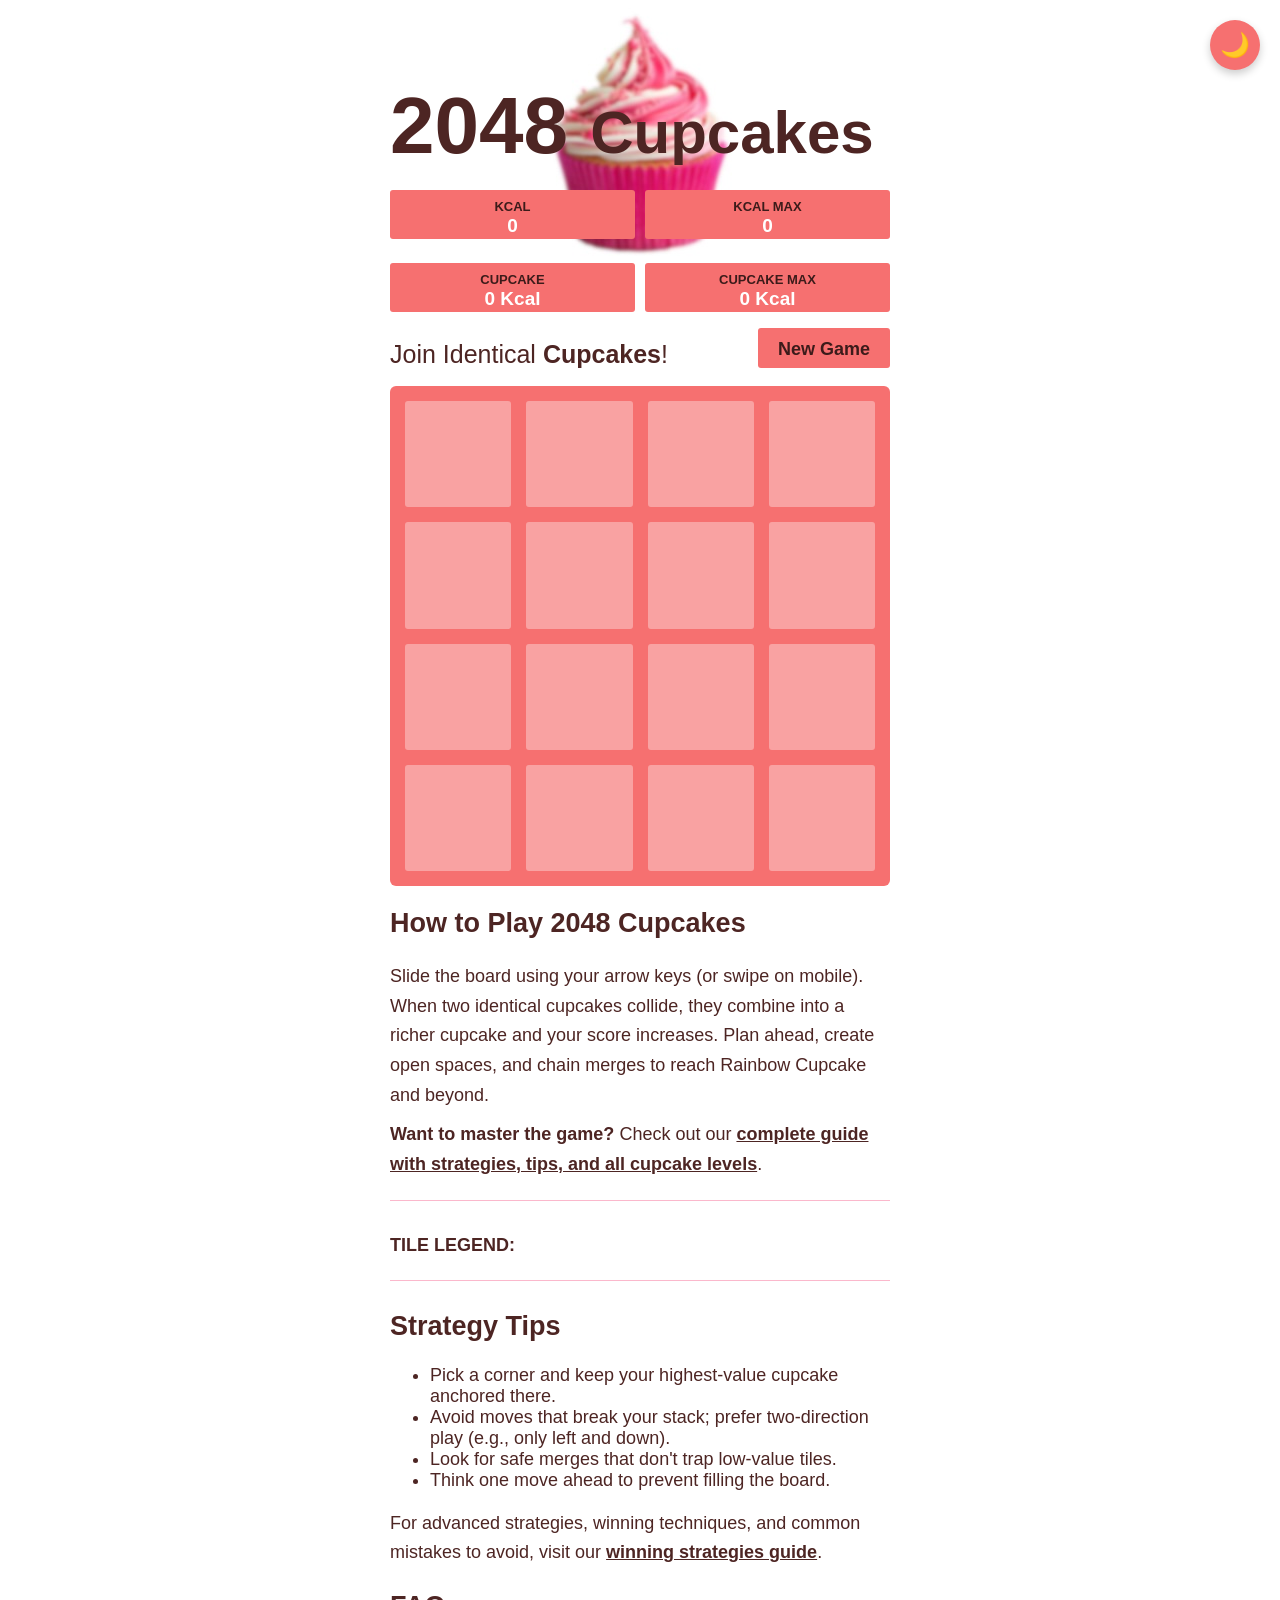
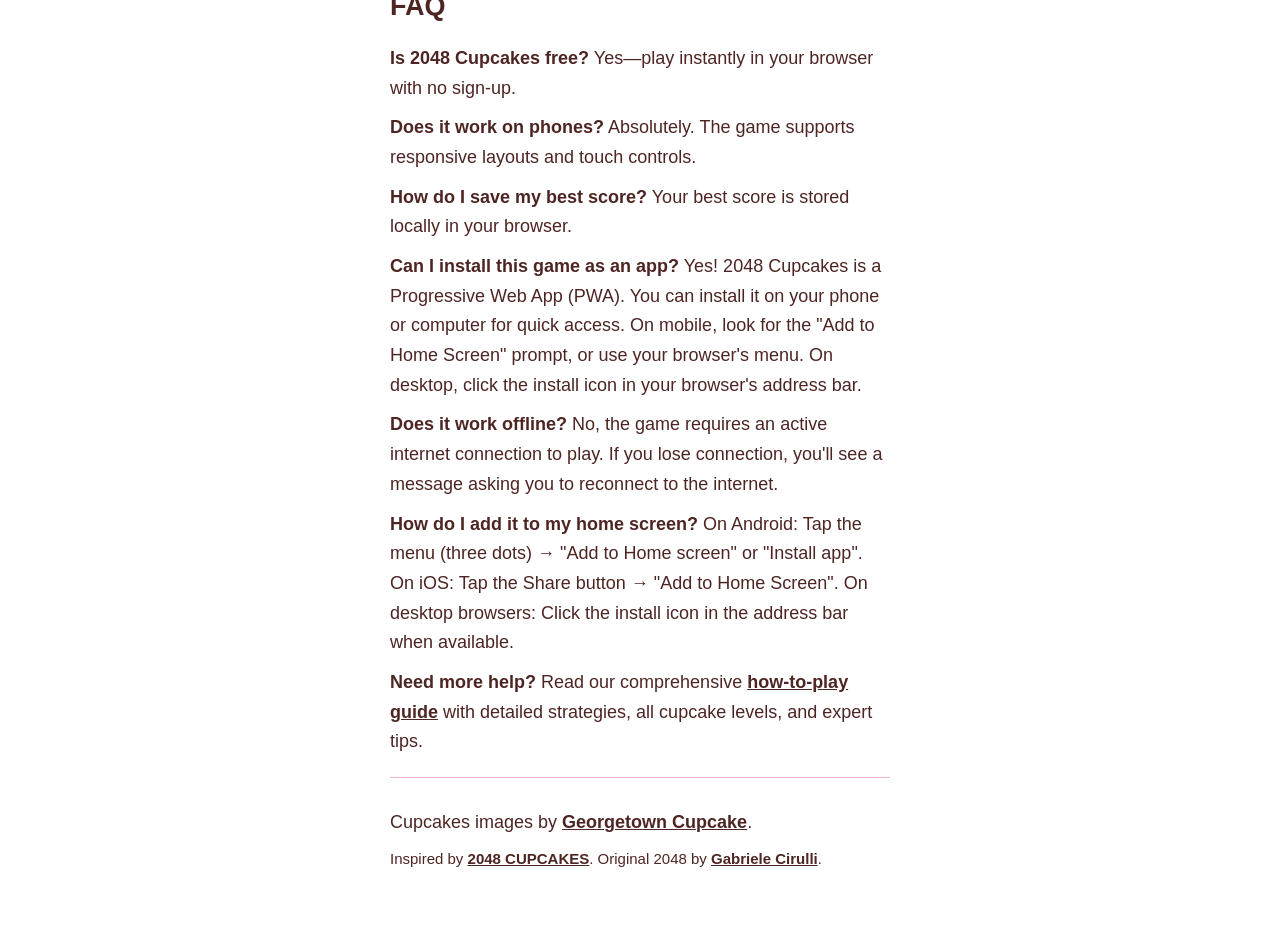
==== index.html @ 9a8884b3 "enable dark mode" ====
<!DOCTYPE html>
<html lang="en">
<head>
  <meta charset="utf-8">
  <title>Play 2048 Cupcakes — Merge Cupcake Tiles | Free Online Game</title>
  <meta name="description" content="Play 2048 Cupcakes online. Merge delicious cupcake tiles to reach 2048 and beyond. Smooth gameplay, keyboard and swipe controls, strategy tips, and no sign-up.">
  <meta name="referrer" content="strict-origin-when-cross-origin">
  <meta name="robots" content="index, follow">
  <meta name="theme-color" content="#f67070">
  
  <link rel="manifest" href="/manifest.json">

  <link href="style/main.css" rel="stylesheet" type="text/css">
  
  <!-- Favicons for Google Search Results and browsers -->
  <link rel="icon" type="image/x-icon" href="/favicon.ico">
  <link rel="icon" type="image/png" sizes="16x16" href="/favicon.ico">
  <link rel="icon" type="image/png" sizes="32x32" href="/favicon.ico">
  <link rel="icon" type="image/png" sizes="48x48" href="/favicon.ico">
  <link rel="icon" type="image/png" sizes="96x96" href="/favicon.ico">
  <link rel="icon" type="image/png" sizes="192x192" href="/meta/apple-touch-icon.png">
  <link rel="apple-touch-icon" sizes="180x180" href="/meta/apple-touch-icon.png">
  <meta name="mobile-web-app-capable" content="yes">
  <meta name="apple-mobile-web-app-status-bar-style" content="black">

  <meta name="HandheldFriendly" content="True">
  <meta name="MobileOptimized" content="320">
  <meta name="viewport" content="width=device-width, initial-scale=1, maximum-scale=1, user-scalable=no">
  <meta name="format-detection" content="telephone=no" />

  <meta property="og:type" content="website">
  <meta property="og:title" content="Play 2048 Cupcakes — Merge Cupcake Tiles | Free Online Game">
  <meta property="og:description" content="Merge cupcake tiles to reach 2048. Fast, responsive, and fun puzzle you can play in your browser.">
  <meta property="og:image" content="style/img/1024.jpg">
  <meta property="og:image:alt" content="2048 Cupcakes gameplay board">

  <meta name="twitter:card" content="summary_large_image">
  <meta name="twitter:title" content="Play 2048 Cupcakes — Free Online Puzzle">
  <meta name="twitter:description" content="Swipe or use arrow keys to combine cupcakes and score big.">
  <meta name="twitter:image" content="style/img/1024.jpg">

  <link rel="preload" href="style/fonts/ClearSans-Regular-webfont.woff" as="font" type="font/woff" crossorigin>
  <link rel="preload" href="style/fonts/ClearSans-Bold-webfont.woff" as="font" type="font/woff" crossorigin>

  <!-- Google Analytics 4 -->
  <!-- Replace G-XXXXXXXXXX with your actual Google Analytics Measurement ID -->
  <script async src="https://www.googletagmanager.com/gtag/js?id=G-WNR2M1MHVH"></script>
  <script>
    window.dataLayer = window.dataLayer || [];
    function gtag(){dataLayer.push(arguments);}
    gtag('js', new Date());
    gtag('config', 'G-WNR2M1MHVH', {
      send_page_view: true,
      anonymize_ip: true,
      cookie_flags: 'SameSite=None;Secure'
    });
  </script>
</head>
<body>
  <div class="container">
    <button id="dark-mode-toggle" class="dark-mode-toggle" aria-label="Toggle dark mode" title="Toggle dark mode">
      <span class="toggle-icon">🌙</span>
    </button>
    <div class="heading">
      <div class="title-container">
        <h1 class="title">2048 <small>Cupcakes</small></h1>
      </div>
			<div class="scores-container">
				<div class="score-points">0</div>
				<div class="best-points">0</div>
			</div>
      <div class="scores-container">
        <div class="score-container">0 Kcal</div>
        <div class="best-container">0 Kcal</div>
      </div>
    </div>

    <div class="above-game">
      <p class="game-intro">Join Identical <strong>Cupcakes</strong>!</p>
      <!-- <div style="display: flex; gap: 10px; align-items: center; flex-wrap: wrap;"> -->
        <a class="restart-button">New Game</a>
        <!-- <a href="/how-to-play-2048-cupcakes.html" style="font-size: 14px; color: #4d2523; text-decoration: underline; padding: 5px 10px; white-space: nowrap;" title="Learn how to play 2048 Cupcakes">How to Play</a> -->
      <!-- </div> -->
    </div>

    <div class="game-container">
      <div class="game-message">
        <p></p>
        <div class="lower">
	        <a class="keep-playing-button">Keep going</a>
          <a class="retry-button">Retry</a>
          <div class="score-sharing"></div>
        </div>
      </div>

      <div class="grid-container">
        <div class="grid-row">
          <div class="grid-cell"></div>
          <div class="grid-cell"></div>
          <div class="grid-cell"></div>
          <div class="grid-cell"></div>
        </div>
        <div class="grid-row">
          <div class="grid-cell"></div>
          <div class="grid-cell"></div>
          <div class="grid-cell"></div>
          <div class="grid-cell"></div>
        </div>
        <div class="grid-row">
          <div class="grid-cell"></div>
          <div class="grid-cell"></div>
          <div class="grid-cell"></div>
          <div class="grid-cell"></div>
        </div>
        <div class="grid-row">
          <div class="grid-cell"></div>
          <div class="grid-cell"></div>
          <div class="grid-cell"></div>
          <div class="grid-cell"></div>
        </div>
      </div>

      <div class="tile-container">

      </div>
    </div>
    
    <!-- Offline message overlay -->
    <div id="offline-message" class="offline-overlay" style="display: none;">
      <div class="offline-content">
        <h2>No Internet Connection</h2>
        <p>Please connect to the internet to play 2048 Cupcakes.</p>
        <p class="offline-subtitle">The game requires an active internet connection to function.</p>
      </div>
    </div>
    <section aria-labelledby="how-to-play">
      <h2 id="how-to-play">How to Play 2048 Cupcakes</h2>
      <p>Slide the board using your arrow keys (or swipe on mobile). When two identical cupcakes collide, they combine into a richer cupcake and your score increases. Plan ahead, create open spaces, and chain merges to reach Rainbow Cupcake and beyond.</p>
      <!-- <ul>
        <li><strong>Keyboard:</strong> Use ↑ ↓ ← → to move.</li>
        <li><strong>Mobile:</strong> Swipe in any direction.</li>
        <li><strong>Goal:</strong> Merge cupcakes to reach the 2048 tile, then push your high score higher.</li>
      </ul> -->
      <p><strong>Want to master the game?</strong> Check out our <a href="/how-to-play-2048-cupcakes.html" title="Complete guide to playing 2048 Cupcakes">complete guide with strategies, tips, and all cupcake levels</a>.</p>
    </section>
    <hr>
    <p class="tile-legend"><strong class="important">Tile Legend:</strong></p>
    <hr>
    <section aria-labelledby="strategy-tips">
      <h2 id="strategy-tips">Strategy Tips</h2>
      <ul>
        <li>Pick a corner and keep your highest-value cupcake anchored there.</li>
        <li>Avoid moves that break your stack; prefer two-direction play (e.g., only left and down).</li>
        <li>Look for safe merges that don't trap low-value tiles.</li>
        <li>Think one move ahead to prevent filling the board.</li>
      </ul>
      <p>For advanced strategies, winning techniques, and common mistakes to avoid, visit our <a href="/how-to-win-2048-cupcakes.html" title="How to win 2048 Cupcakes strategies">winning strategies guide</a>.</p>
    </section>
    <section aria-labelledby="faq">
      <h2 id="faq">FAQ</h2>
      <p><strong>Is 2048 Cupcakes free?</strong> Yes—play instantly in your browser with no sign-up.</p>
      <p><strong>Does it work on phones?</strong> Absolutely. The game supports responsive layouts and touch controls.</p>
      <p><strong>How do I save my best score?</strong> Your best score is stored locally in your browser.</p>
      <p><strong>Can I install this game as an app?</strong> Yes! 2048 Cupcakes is a Progressive Web App (PWA). You can install it on your phone or computer for quick access. On mobile, look for the "Add to Home Screen" prompt, or use your browser's menu. On desktop, click the install icon in your browser's address bar.</p>
      <p><strong>Does it work offline?</strong> No, the game requires an active internet connection to play. If you lose connection, you'll see a message asking you to reconnect to the internet.</p>
      <p><strong>How do I add it to my home screen?</strong> On Android: Tap the menu (three dots) → "Add to Home screen" or "Install app". On iOS: Tap the Share button → "Add to Home Screen". On desktop browsers: Click the install icon in the address bar when available.</p>
      <p><strong>Need more help?</strong> Read our comprehensive <a href="/how-to-play-2048-cupcakes.html" title="How to play 2048 Cupcakes guide">how-to-play guide</a> with detailed strategies, all cupcake levels, and expert tips.</p>
    </section>
    <hr>
    <p class="credits">
      Cupcakes images by <a href="http://www.georgetowncupcake.com/" title="Georgetown Cupcake | DC Cupcakes | About">Georgetown Cupcake</a>.
    </p>
    <footer class="site-footer"><small>Inspired by <a href="https://github.com/0x0800/2048-CUPCAKES" rel="noopener">2048 CUPCAKES</a>. Original 2048 by <a href="http://gabrielecirulli.com" target="_blank" rel="noopener">Gabriele Cirulli</a>.</small></footer>
  </div>

  <script type="application/ld+json">
  {
    "@context": "https://schema.org",
    "@type": "Game",
    "name": "2048 Cupcakes",
    "description": "Merge cupcake tiles to reach 2048 in this free, browser-based puzzle game with keyboard and touch controls.",
    "genre": "Puzzle",
    "applicationCategory": "Game",
    "operatingSystem": "Browser",
    "image": "style/img/1024.jpg"
  }
  </script>

  <script src="js/dark_mode.js"></script>
  <script src="js/bind_polyfill.js" defer></script>
  <script src="js/classlist_polyfill.js" defer></script>
  <script src="js/animframe_polyfill.js" defer></script>
  <script src="js/l10n.js" defer></script>
  <script src="js/localization.js" defer></script>
  <script src="js/keyboard_input_manager.js" defer></script>
  <script src="js/html_actuator.js" defer></script>
  <script src="js/grid.js" defer></script>
  <script src="js/tile.js" defer></script>
  <script src="js/local_storage_manager.js" defer></script>
  <script src="js/game_manager.js" defer></script>
  <script src="js/application.js" defer></script>
  <script>
    window.twttr = (function (d,s,id) {
      var t, js, fjs = d.getElementsByTagName(s)[0];
      if (d.getElementById(id)) return; js=d.createElement(s); js.id=id;
      js.src="https://platform.twitter.com/widgets.js"; fjs.parentNode.insertBefore(js, fjs);
      return window.twttr || (t = { _e: [], ready: function(f){ t._e.push(f) } });
    }(document, "script", "twitter-wjs"));
  </script>
  
  <!-- Service Worker Registration for PWA -->
  <script>
    if ('serviceWorker' in navigator) {
      window.addEventListener('load', function() {
        navigator.serviceWorker.register('/sw.js')
          .then(function(registration) {
            console.log('ServiceWorker registration successful with scope: ', registration.scope);
          })
          .catch(function(error) {
            console.log('ServiceWorker registration failed: ', error);
          });
      });
    }
  </script>
  
  <!-- Offline Detection -->
  <script>
    (function() {
      var offlineMessage = document.getElementById('offline-message');
      var gameContainer = document.querySelector('.game-container');
      
      function updateOfflineStatus() {
        if (!navigator.onLine) {
          offlineMessage.style.display = 'flex';
          if (gameContainer) {
            gameContainer.style.pointerEvents = 'none';
            gameContainer.style.opacity = '0.5';
          }
        } else {
          offlineMessage.style.display = 'none';
          if (gameContainer) {
            gameContainer.style.pointerEvents = 'auto';
            gameContainer.style.opacity = '1';
          }
        }
      }
      
      // Check on load
      updateOfflineStatus();
      
      // Listen for online/offline events
      window.addEventListener('online', updateOfflineStatus);
      window.addEventListener('offline', updateOfflineStatus);
      
      // Also check periodically in case events don't fire
      setInterval(function() {
        fetch('/manifest.json', { method: 'HEAD', cache: 'no-cache' })
          .then(function() {
            if (!navigator.onLine) {
              // Force update if we detect connection
              updateOfflineStatus();
            }
          })
          .catch(function() {
            // Network error - we're offline
            if (navigator.onLine) {
              updateOfflineStatus();
            }
          });
      }, 5000);
    })();
  </script>
  
  <!-- Analytics/ads can be added here by the site owner -->
</body>
</html>
---- style/main.css ----
@import url(fonts/clear-sans.css);
/* $tile-gold-glow-color: lighten($tile-gold-color, 15%); */

/* CSS Variables for theming */
:root {
  --bg-color: #fff;
  --text-color: #4d2523;
  --background-image: url(img/image-blr.jpg);
  --container-bg: #faf8ef;
  --score-bg: #f67070;
  --score-label-color: #3c1b1a;
  --game-container-bg: #f67070;
  --grid-cell-bg: rgba(255, 255, 255, 0.35);
  --game-message-bg: rgba(255, 255, 255, 0.7);
  --link-color: #4d2523;
  --hr-color: #fbb8cc;
  --tile-2-bg: #fff;
  --tile-4-bg: #eeeaf1;
  --tile-8-bg: #ddd5e3;
  --tile-16-bg: #ccc0d5;
  --tile-32-bg: #bcabc7;
  --tile-64-bg: #ab96b9;
  --tile-128-bg: #9a81ab;
  --tile-256-bg: #8a6c9d;
  --tile-512-bg: #79578f;
  --tile-1024-bg: #684281;
  --tile-2048-bg: #582e74;
  --tile-super-bg: #343236;
  --offline-bg: rgba(0, 0, 0, 0.85);
  --offline-content-bg: #faf8ef;
  --offline-text: #776e65;
  --guide-section-bg: #faf8ef;
  --guide-title-color: #4d2523;
  --guide-intro-color: #000000;
  --guide-border-color: #f67070;
  --guide-heading-color: #4d2523;
  --guide-subheading-color: #776e65;
  --guide-text-color: #4d2523;
  --table-bg: #fff;
  --table-hover-bg: #f9f9f9;
  --faq-bg: #fff;
  --faq-border-color: #f67070;
  --nav-link-bg: #f67070;
  --nav-link-hover-bg: #d85a5a;
  --cta-link-bg: #f67070;
  --cta-link-hover-bg: #d85a5a;
  --guide-footer-color: #8f7a66;
}

:root.dark-mode,
html.dark-mode,
body.dark-mode {
  --bg-color: #1a1a1a;
  --text-color: #e8e6e3;
  --background-image: none;
  --container-bg: #2d2d2d;
  --score-bg: #c44c4c;
  --score-label-color: #ffd4d4;
  --game-container-bg: #c44c4c;
  --grid-cell-bg: rgba(0, 0, 0, 0.3);
  --game-message-bg: rgba(30, 30, 30, 0.9);
  --link-color: #8ab4f8;
  --hr-color: #5a3a4a;
  --tile-2-bg: #3a3a3a;
  --tile-4-bg: #4a4050;
  --tile-8-bg: #5a4f63;
  --tile-16-bg: #6a5e75;
  --tile-32-bg: #7a6d87;
  --tile-64-bg: #8a7c99;
  --tile-128-bg: #9a8bab;
  --tile-256-bg: #aa9abd;
  --tile-512-bg: #ba9fcf;
  --tile-1024-bg: #caace1;
  --tile-2048-bg: #dab9f3;
  --tile-super-bg: #eac8ff;
  --offline-bg: rgba(0, 0, 0, 0.95);
  --offline-content-bg: #2d2d2d;
  --offline-text: #c0b8b0;
  --guide-section-bg: #2d2d2d;
  --guide-title-color: #e8e6e3;
  --guide-intro-color: #b8b0a8;
  --guide-border-color: #c44c4c;
  --guide-heading-color: #e8e6e3;
  --guide-subheading-color: #b8b0a8;
  --guide-text-color: #d0ccc8;
  --table-bg: #3a3a3a;
  --table-hover-bg: #454545;
  --faq-bg: #3a3a3a;
  --faq-border-color: #c44c4c;
  --nav-link-bg: #c44c4c;
  --nav-link-hover-bg: #a83e3e;
  --cta-link-bg: #c44c4c;
  --cta-link-hover-bg: #a83e3e;
  --guide-footer-color: #888;
}

html {
  background-color: var(--bg-color);
  transition: background-color 0.3s ease;
}

html, body {
  margin: 0;
  padding: 0;
  background-color: var(--bg-color);
  color: var(--text-color);
  font-family: "Clear Sans", "Helvetica Neue", Arial, sans-serif;
  font-size: 18px;
  transition: background-color 0.3s ease, color 0.3s ease;
}

body {
  padding: 80px 0;
  background-image: var(--background-image);
  max-width: 100%;
  background-position: top center;
  background-repeat: no-repeat; }

.heading:after {
  content: "";
  display: block;
  clear: both; }

h1.title {
  font-size: 80px;
  font-weight: bold;
  margin: 0;
  display: block;
  text-align: center; }
  h1.title small {
    font-size: 60px; }

.title-container {
  position: relative;
  display: inline-block;
  padding-bottom: 10px; }

@-webkit-keyframes move-up {
  0% {
    top: 25px;
    opacity: 1; }

  100% {
    top: -50px;
    opacity: 0; } }
@-moz-keyframes move-up {
  0% {
    top: 25px;
    opacity: 1; }

  100% {
    top: -50px;
    opacity: 0; } }
@keyframes move-up {
  0% {
    top: 25px;
    opacity: 1; }

  100% {
    top: -50px;
    opacity: 0; } }
.scores-container, .scores-points {
  text-align: right; }

.score-container, .best-container,
.score-points, .best-points {
  overflow: hidden;
  position: relative;
  display: inline-block;
  background: var(--score-bg);
  padding: 15px 0px;
  font-size: 19px;
  text-transform: capitalize;
  height: 19px;
  line-height: 41px;
  font-weight: bold;
  border-radius: 3px;
  color: white;
  margin-top: 8px;
  margin-bottom: 16px;
  text-align: center;
  width: 49%;
  float: left; }
  .score-container:after, .best-container:after,
	.score-points:after, .best-points:after {
    position: absolute;
    width: 100%;
    top: 10px;
    left: 0;
    text-transform: uppercase;
    font-size: 13px;
    line-height: 13px;
    text-align: center;
    color: var(--score-label-color); }
  .score-container .score-addition, .best-container .score-addition,
	.score-points .score-addition, .best-points .score-addition {
    position: absolute;
    /*right: 60px;*/
    width: 100%;
    text-align: center;
    color: red;
    font-size: 19px;
    line-height: 19px;
    font-weight: bold;
    color: rgba(77, 37, 35, 0.9);
    z-index: 100;
    -webkit-animation: move-up 600ms ease-in;
    -moz-animation: move-up 600ms ease-in;
    animation: move-up 600ms ease-in;
    -webkit-animation-fill-mode: both;
    -moz-animation-fill-mode: both;
    animation-fill-mode: both; }

.best-container {
  float: right; }
.best-points {
  float: right; }

.score-container:after {
  content: "Cupcake"; }
.score-points:after {
  content: "Kcal"; }

.best-container:after {
  content: "Cupcake Max"; }
.best-points:after {
	content: "Kcal Max"; }

p {
  margin-top: 0;
  margin-bottom: 10px;
  line-height: 1.65; }

a {
  color: var(--link-color);
  font-weight: bold;
  text-decoration: underline;
  cursor: pointer; }

strong.important {
  text-transform: uppercase; }

hr {
  border: none;
  border-bottom: 1px solid var(--hr-color);
  margin-top: 20px;
  margin-bottom: 30px; }

/* Dark Mode Toggle Button */
.dark-mode-toggle {
  position: fixed;
  top: 20px;
  right: 20px;
  z-index: 1001;
  background: var(--score-bg);
  border: none;
  border-radius: 50%;
  width: 50px;
  height: 50px;
  cursor: pointer;
  box-shadow: 0 4px 8px rgba(0, 0, 0, 0.2);
  transition: all 0.3s ease;
  display: flex;
  align-items: center;
  justify-content: center;
  padding: 0;
}

.dark-mode-toggle:hover {
  transform: scale(1.1);
  box-shadow: 0 6px 12px rgba(0, 0, 0, 0.3);
}

.dark-mode-toggle:active {
  transform: scale(0.95);
}

.toggle-icon {
  font-size: 24px;
  line-height: 1;
  transition: transform 0.3s ease;
}

html.dark-mode .toggle-icon,
body.dark-mode .toggle-icon {
  transform: rotate(180deg);
}

.container {
  width: 500px;
  margin: 0 auto;
  position: relative;
}

@-webkit-keyframes fade-in {
  0% {
    opacity: 0; }

  100% {
    opacity: 1; } }
@-moz-keyframes fade-in {
  0% {
    opacity: 0; }

  100% {
    opacity: 1; } }
@keyframes fade-in {
  0% {
    opacity: 0; }

  100% {
    opacity: 1; } }
.game-container {
  margin-top: 11px;
  position: relative;
  padding: 15px;
  cursor: default;
  -webkit-touch-callout: none;
  -ms-touch-callout: none;
  -webkit-user-select: none;
  -moz-user-select: none;
  -ms-user-select: none;
  -ms-touch-action: none;
  touch-action: none;
  background: var(--game-container-bg);
  border-radius: 6px;
  width: 500px;
  height: 500px;
  -webkit-box-sizing: border-box;
  -moz-box-sizing: border-box;
  box-sizing: border-box; }
  .game-container .game-message {
    display: none;
    position: absolute;
    top: 0;
    right: 0;
    bottom: 0;
    left: 0;
    background: var(--game-message-bg);
    z-index: 100;
    text-align: center;
    -webkit-animation: fade-in 800ms ease 1200ms;
    -moz-animation: fade-in 800ms ease 1200ms;
    animation: fade-in 800ms ease 1200ms;
    -webkit-animation-fill-mode: both;
    -moz-animation-fill-mode: both;
    animation-fill-mode: both; }
    .game-container .game-message p {
      font-size: 60px;
      font-weight: bold;
      height: 60px;
      line-height: 60px;
      margin-top: 222px; }
    .game-container .game-message .lower {
      display: block;
      margin-top: 59px; }
    .game-container .game-message a {
      display: inline-block;
      background: var(--score-bg);
      border-radius: 3px;
      padding: 0 20px;
      text-decoration: none;
      color: var(--score-label-color);
      height: 40px;
      line-height: 42px;
      margin-left: 9px; }
      .game-container .game-message a.keep-playing-button {
        display: none; }
    .game-container .game-message .score-sharing {
      display: inline-block;
      vertical-align: middle;
      margin-left: 10px; }
    .game-container .game-message.game-won {
      background: rgba(88, 46, 116, 0.5);
      color: white; }
      .game-container .game-message.game-won a.keep-playing-button {
        display: inline-block; }
    .game-container .game-message.game-won, .game-container .game-message.game-over {
      display: block; }

.grid-container {
  position: absolute;
  z-index: 1; }

.grid-row {
  margin-bottom: 15px; }
  .grid-row:last-child {
    margin-bottom: 0; }
  .grid-row:after {
    content: "";
    display: block;
    clear: both; }

.grid-cell {
  width: 106.25px;
  height: 106.25px;
  margin-right: 15px;
  float: left;
  border-radius: 3px;
  background: var(--grid-cell-bg); }
  .grid-cell:last-child {
    margin-right: 0; }

.tile-container {
  position: absolute;
  z-index: 2; }

.tile, .tile .tile-inner {
  width: 107px;
  height: 107px;
  line-height: 116.25px; }
.tile.tile-position-1-1 {
  -webkit-transform: translate(0px, 0px);
  -moz-transform: translate(0px, 0px);
  transform: translate(0px, 0px); }
.tile.tile-position-1-2 {
  -webkit-transform: translate(0px, 121px);
  -moz-transform: translate(0px, 121px);
  transform: translate(0px, 121px); }
.tile.tile-position-1-3 {
  -webkit-transform: translate(0px, 242px);
  -moz-transform: translate(0px, 242px);
  transform: translate(0px, 242px); }
.tile.tile-position-1-4 {
  -webkit-transform: translate(0px, 363px);
  -moz-transform: translate(0px, 363px);
  transform: translate(0px, 363px); }
.tile.tile-position-2-1 {
  -webkit-transform: translate(121px, 0px);
  -moz-transform: translate(121px, 0px);
  transform: translate(121px, 0px); }
.tile.tile-position-2-2 {
  -webkit-transform: translate(121px, 121px);
  -moz-transform: translate(121px, 121px);
  transform: translate(121px, 121px); }
.tile.tile-position-2-3 {
  -webkit-transform: translate(121px, 242px);
  -moz-transform: translate(121px, 242px);
  transform: translate(121px, 242px); }
.tile.tile-position-2-4 {
  -webkit-transform: translate(121px, 363px);
  -moz-transform: translate(121px, 363px);
  transform: translate(121px, 363px); }
.tile.tile-position-3-1 {
  -webkit-transform: translate(242px, 0px);
  -moz-transform: translate(242px, 0px);
  transform: translate(242px, 0px); }
.tile.tile-position-3-2 {
  -webkit-transform: translate(242px, 121px);
  -moz-transform: translate(242px, 121px);
  transform: translate(242px, 121px); }
.tile.tile-position-3-3 {
  -webkit-transform: translate(242px, 242px);
  -moz-transform: translate(242px, 242px);
  transform: translate(242px, 242px); }
.tile.tile-position-3-4 {
  -webkit-transform: translate(242px, 363px);
  -moz-transform: translate(242px, 363px);
  transform: translate(242px, 363px); }
.tile.tile-position-4-1 {
  -webkit-transform: translate(363px, 0px);
  -moz-transform: translate(363px, 0px);
  transform: translate(363px, 0px); }
.tile.tile-position-4-2 {
  -webkit-transform: translate(363px, 121px);
  -moz-transform: translate(363px, 121px);
  transform: translate(363px, 121px); }
.tile.tile-position-4-3 {
  -webkit-transform: translate(363px, 242px);
  -moz-transform: translate(363px, 242px);
  transform: translate(363px, 242px); }
.tile.tile-position-4-4 {
  -webkit-transform: translate(363px, 363px);
  -moz-transform: translate(363px, 363px);
  transform: translate(363px, 363px); }

.tile {
  position: absolute;
  -webkit-transition: 100ms ease-in-out;
  -moz-transition: 100ms ease-in-out;
  transition: 100ms ease-in-out;
  -webkit-transition-property: -webkit-transform;
  -moz-transition-property: -moz-transform;
  transition-property: transform; }
  .tile .tile-inner {
    border-radius: 3px;
    background: white;
    text-align: center;
    font-weight: bold;
    z-index: 10;
    font-size: 55px; }
    .tile .tile-inner img {
      width: 100%;
      height: 100%; }
  .tile.tile-2 .tile-inner {
    background: var(--tile-2-bg);
    box-shadow: 0 0 30px 10px rgba(0, 0, 255, 0), inset 0 0 0 1px rgba(255, 255, 255, 0); }
  .tile.tile-4 .tile-inner {
    background: var(--tile-4-bg);
    box-shadow: 0 0 30px 10px rgba(0, 0, 255, 0), inset 0 0 0 1px rgba(255, 255, 255, 0); }
  .tile.tile-8 .tile-inner {
    color: white;
    background: var(--tile-8-bg);
    box-shadow: 0 0 30px 10px rgba(0, 0, 255, 0), inset 0 0 0 1px rgba(255, 255, 255, 0); }
  .tile.tile-16 .tile-inner {
    color: white;
    background: var(--tile-16-bg);
    box-shadow: 0 0 30px 10px rgba(0, 0, 255, 0), inset 0 0 0 1px rgba(255, 255, 255, 0); }
  .tile.tile-32 .tile-inner {
    color: white;
    background: var(--tile-32-bg);
    box-shadow: 0 0 30px 10px rgba(0, 0, 255, 0.07937), inset 0 0 0 1px rgba(255, 255, 255, 0.04762); }
  .tile.tile-64 .tile-inner {
    color: white;
    background: var(--tile-64-bg);
    box-shadow: 0 0 30px 10px rgba(0, 0, 255, 0.15873), inset 0 0 0 1px rgba(255, 255, 255, 0.09524); }
  .tile.tile-128 .tile-inner {
    color: white;
    background: var(--tile-128-bg);
    box-shadow: 0 0 30px 10px rgba(0, 0, 255, 0.2381), inset 0 0 0 1px rgba(255, 255, 255, 0.14286);
    font-size: 45px; }
    @media screen and (max-width: 520px) {
      .tile.tile-128 .tile-inner {
        font-size: 25px; } }
  .tile.tile-256 .tile-inner {
    color: white;
    background: var(--tile-256-bg);
    box-shadow: 0 0 30px 10px rgba(0, 0, 255, 0.31746), inset 0 0 0 1px rgba(255, 255, 255, 0.19048);
    font-size: 45px; }
    @media screen and (max-width: 520px) {
      .tile.tile-256 .tile-inner {
        font-size: 25px; } }
  .tile.tile-512 .tile-inner {
    color: white;
    background: var(--tile-512-bg);
    box-shadow: 0 0 30px 10px rgba(0, 0, 255, 0.39683), inset 0 0 0 1px rgba(255, 255, 255, 0.2381);
    font-size: 45px; }
    @media screen and (max-width: 520px) {
      .tile.tile-512 .tile-inner {
        font-size: 25px; } }
  .tile.tile-1024 .tile-inner {
    color: white;
    background: var(--tile-1024-bg);
    box-shadow: 0 0 30px 10px rgba(0, 0, 255, 0.47619), inset 0 0 0 1px rgba(255, 255, 255, 0.28571);
    font-size: 35px; }
    @media screen and (max-width: 520px) {
      .tile.tile-1024 .tile-inner {
        font-size: 15px; } }
  .tile.tile-2048 .tile-inner {
    color: white;
    background: var(--tile-2048-bg);
    box-shadow: 0 0 30px 10px rgba(0, 0, 255, 0.55556), inset 0 0 0 1px rgba(255, 255, 255, 0.33333);
    font-size: 35px; }
    @media screen and (max-width: 520px) {
      .tile.tile-2048 .tile-inner {
        font-size: 15px; } }
  .tile.tile-super .tile-inner {
    color: white;
    background: var(--tile-super-bg);
    font-size: 30px; }
    @media screen and (max-width: 520px) {
      .tile.tile-super .tile-inner {
        font-size: 10px; } }

@-webkit-keyframes appear {
  0% {
    opacity: 0;
    -webkit-transform: scale(0);
    -moz-transform: scale(0);
    transform: scale(0); }

  100% {
    opacity: 1;
    -webkit-transform: scale(1);
    -moz-transform: scale(1);
    transform: scale(1); } }
@-moz-keyframes appear {
  0% {
    opacity: 0;
    -webkit-transform: scale(0);
    -moz-transform: scale(0);
    transform: scale(0); }

  100% {
    opacity: 1;
    -webkit-transform: scale(1);
    -moz-transform: scale(1);
    transform: scale(1); } }
@keyframes appear {
  0% {
    opacity: 0;
    -webkit-transform: scale(0);
    -moz-transform: scale(0);
    transform: scale(0); }

  100% {
    opacity: 1;
    -webkit-transform: scale(1);
    -moz-transform: scale(1);
    transform: scale(1); } }
.tile-new .tile-inner {
  -webkit-animation: appear 200ms ease 100ms;
  -moz-animation: appear 200ms ease 100ms;
  animation: appear 200ms ease 100ms;
  -webkit-animation-fill-mode: backwards;
  -moz-animation-fill-mode: backwards;
  animation-fill-mode: backwards; }

@-webkit-keyframes pop {
  0% {
    -webkit-transform: scale(0);
    -moz-transform: scale(0);
    transform: scale(0); }

  50% {
    -webkit-transform: scale(1.2);
    -moz-transform: scale(1.2);
    transform: scale(1.2); }

  100% {
    -webkit-transform: scale(1);
    -moz-transform: scale(1);
    transform: scale(1); } }
@-moz-keyframes pop {
  0% {
    -webkit-transform: scale(0);
    -moz-transform: scale(0);
    transform: scale(0); }

  50% {
    -webkit-transform: scale(1.2);
    -moz-transform: scale(1.2);
    transform: scale(1.2); }

  100% {
    -webkit-transform: scale(1);
    -moz-transform: scale(1);
    transform: scale(1); } }
@keyframes pop {
  0% {
    -webkit-transform: scale(0);
    -moz-transform: scale(0);
    transform: scale(0); }

  50% {
    -webkit-transform: scale(1.2);
    -moz-transform: scale(1.2);
    transform: scale(1.2); }

  100% {
    -webkit-transform: scale(1);
    -moz-transform: scale(1);
    transform: scale(1); } }
.tile-merged .tile-inner {
  z-index: 20;
  -webkit-animation: pop 200ms ease 100ms;
  -moz-animation: pop 200ms ease 100ms;
  animation: pop 200ms ease 100ms;
  -webkit-animation-fill-mode: backwards;
  -moz-animation-fill-mode: backwards;
  animation-fill-mode: backwards; }

.above-game:after {
  content: "";
  display: block;
  clear: both; }

.game-intro {
  float: left;
  font-size: 25px;
  line-height: 42px;
  margin-bottom: 0;
  margin-top: 5px; }

.restart-button {
  display: inline-block;
  background: var(--score-bg);
  border-radius: 3px;
  padding: 0 20px;
  text-decoration: none;
  color: var(--score-label-color);
  height: 40px;
  line-height: 42px;
  display: block;
  text-align: center;
  float: right; }

.game-explanation {
  margin-top: 50px; }

/* Offline message overlay */
.offline-overlay {
  position: fixed;
  top: 0;
  left: 0;
  right: 0;
  bottom: 0;
  background: var(--offline-bg);
  z-index: 1000;
  display: flex;
  align-items: center;
  justify-content: center;
  backdrop-filter: blur(5px);
}

.offline-content {
  background: var(--offline-content-bg);
  border-radius: 6px;
  padding: 40px;
  max-width: 400px;
  text-align: center;
  box-shadow: 0 10px 40px rgba(0, 0, 0, 0.3);
}

.offline-content h2 {
  color: var(--offline-text);
  font-size: 28px;
  margin: 0 0 20px 0;
  font-weight: bold;
}

.offline-content p {
  color: var(--offline-text);
  font-size: 18px;
  line-height: 1.6;
  margin: 10px 0;
}

.offline-subtitle {
  font-size: 14px;
  color: var(--offline-text);
  margin-top: 15px;
}

@media screen and (max-width: 520px) {
  html, body {
    font-size: 15px; }
  
  .offline-content {
    padding: 30px 20px;
    margin: 20px;
    max-width: calc(100% - 40px);
  }
  
  .offline-content h2 {
    font-size: 22px;
  }
  
  .offline-content p {
    font-size: 16px;
  }

  body {
    margin: 20px 0;
    padding: 0 20px; }

  h1.title {
    font-size: 27px;
    margin-top: 15px; }
    h1.title small {
      font-size: 27px; }

  .container {
    width: 280px;
    margin: 0 auto; }

  .score-container, .best-container,
  .score-points, .best-points {
    margin-top: 0;
    padding: 15px 0px;
    min-width: 40px; }

  .heading {
    margin-bottom: 10px; }

  .game-intro {
    width: 55%;
    display: block;
    box-sizing: border-box;
    line-height: 1.65;
    font-size: 16px;
    margin-top: 0px; }

  .restart-button, .retry-button {
    width: 42%;
    padding: 0;
    display: block;
    box-sizing: border-box;
    margin-top: 2px; }

  .game-container {
    margin-top: 17px;
    position: relative;
    padding: 10px;
    cursor: default;
    -webkit-touch-callout: none;
    -ms-touch-callout: none;
    -webkit-user-select: none;
    -moz-user-select: none;
    -ms-user-select: none;
    -ms-touch-action: none;
    touch-action: none;
    background: var(--game-container-bg);
    border-radius: 6px;
    width: 280px;
    height: 280px;
    -webkit-box-sizing: border-box;
    -moz-box-sizing: border-box;
    box-sizing: border-box; }
    .game-container .game-message {
      display: none;
      position: absolute;
      top: 0;
      right: 0;
      bottom: 0;
      left: 0;
      background: var(--game-message-bg);
      z-index: 100;
      text-align: center;
      -webkit-animation: fade-in 800ms ease 1200ms;
      -moz-animation: fade-in 800ms ease 1200ms;
      animation: fade-in 800ms ease 1200ms;
      -webkit-animation-fill-mode: both;
      -moz-animation-fill-mode: both;
      animation-fill-mode: both; }
      .game-container .game-message p {
        font-size: 60px;
        font-weight: bold;
        height: 60px;
        line-height: 60px;
        margin-top: 222px; }
      .game-container .game-message .lower {
        display: block;
        margin-top: 59px; }
      .game-container .game-message a {
        display: inline-block;
        background: var(--score-bg);
        border-radius: 3px;
        padding: 0 20px;
        text-decoration: none;
        color: var(--score-label-color);
        height: 40px;
        line-height: 42px;
        margin-left: 9px; }
        .game-container .game-message a.keep-playing-button {
          display: none; }
      .game-container .game-message .score-sharing {
        display: inline-block;
        vertical-align: middle;
        margin-left: 10px; }
      .game-container .game-message.game-won {
        background: rgba(88, 46, 116, 0.5);
        color: white; }
        .game-container .game-message.game-won a.keep-playing-button {
          display: inline-block; }
      .game-container .game-message.game-won, .game-container .game-message.game-over {
        display: block; }

  .grid-container {
    position: absolute;
    z-index: 1; }

  .grid-row {
    margin-bottom: 10px; }
    .grid-row:last-child {
      margin-bottom: 0; }
    .grid-row:after {
      content: "";
      display: block;
      clear: both; }

  .grid-cell {
    width: 57.5px;
    height: 57.5px;
    margin-right: 10px;
    float: left;
    border-radius: 3px;
    background: var(--grid-cell-bg); }
    .grid-cell:last-child {
      margin-right: 0; }

  .tile-container {
    position: absolute;
    z-index: 2; }

  .tile, .tile .tile-inner {
    width: 58px;
    height: 58px;
    line-height: 67.5px; }
  .tile.tile-position-1-1 {
    -webkit-transform: translate(0px, 0px);
    -moz-transform: translate(0px, 0px);
    transform: translate(0px, 0px); }
  .tile.tile-position-1-2 {
    -webkit-transform: translate(0px, 67px);
    -moz-transform: translate(0px, 67px);
    transform: translate(0px, 67px); }
  .tile.tile-position-1-3 {
    -webkit-transform: translate(0px, 135px);
    -moz-transform: translate(0px, 135px);
    transform: translate(0px, 135px); }
  .tile.tile-position-1-4 {
    -webkit-transform: translate(0px, 202px);
    -moz-transform: translate(0px, 202px);
    transform: translate(0px, 202px); }
  .tile.tile-position-2-1 {
    -webkit-transform: translate(67px, 0px);
    -moz-transform: translate(67px, 0px);
    transform: translate(67px, 0px); }
  .tile.tile-position-2-2 {
    -webkit-transform: translate(67px, 67px);
    -moz-transform: translate(67px, 67px);
    transform: translate(67px, 67px); }
  .tile.tile-position-2-3 {
    -webkit-transform: translate(67px, 135px);
    -moz-transform: translate(67px, 135px);
    transform: translate(67px, 135px); }
  .tile.tile-position-2-4 {
    -webkit-transform: translate(67px, 202px);
    -moz-transform: translate(67px, 202px);
    transform: translate(67px, 202px); }
  .tile.tile-position-3-1 {
    -webkit-transform: translate(135px, 0px);
    -moz-transform: translate(135px, 0px);
    transform: translate(135px, 0px); }
  .tile.tile-position-3-2 {
    -webkit-transform: translate(135px, 67px);
    -moz-transform: translate(135px, 67px);
    transform: translate(135px, 67px); }
  .tile.tile-position-3-3 {
    -webkit-transform: translate(135px, 135px);
    -moz-transform: translate(135px, 135px);
    transform: translate(135px, 135px); }
  .tile.tile-position-3-4 {
    -webkit-transform: translate(135px, 202px);
    -moz-transform: translate(135px, 202px);
    transform: translate(135px, 202px); }
  .tile.tile-position-4-1 {
    -webkit-transform: translate(202px, 0px);
    -moz-transform: translate(202px, 0px);
    transform: translate(202px, 0px); }
  .tile.tile-position-4-2 {
    -webkit-transform: translate(202px, 67px);
    -moz-transform: translate(202px, 67px);
    transform: translate(202px, 67px); }
  .tile.tile-position-4-3 {
    -webkit-transform: translate(202px, 135px);
    -moz-transform: translate(202px, 135px);
    transform: translate(202px, 135px); }
  .tile.tile-position-4-4 {
    -webkit-transform: translate(202px, 202px);
    -moz-transform: translate(202px, 202px);
    transform: translate(202px, 202px); }

  .tile .tile-inner {
    font-size: 35px; }

  .game-message p {
    font-size: 30px !important;
    height: 30px !important;
    line-height: 30px !important;
    margin-top: 90px !important; }
  .game-message .lower {
    margin-top: 30px !important; }
  .game-message.game-won .score-sharing {
    margin-top: 10px; } }
.legend-row {
  padding: 10px 5px; }
  .legend-row:after {
    content: "";
    display: block;
    clear: both; }
  .legend-row p {
    margin-left: 93.33333px;
    margin-top: 23.33333px;
    text-transform: capitalize; }

.legend-grid {
  position: relative;
  padding: 7.5px;
  cursor: default;
  -webkit-touch-callout: none;
  -ms-touch-callout: none;
  -webkit-user-select: none;
  -moz-user-select: none;
  -ms-user-select: none;
  -ms-touch-action: none;
  touch-action: none;
  background: var(--game-container-bg);
  border-radius: 4px;
  width: 73px;
  height: 73px;
  -webkit-box-sizing: border-box;
  -moz-box-sizing: border-box;
  box-sizing: border-box;
  float: left; }

.legend-cell {
  width: 57.5px;
  height: 57.5px;
  margin-right: 7.5px;
  float: left;
  border-radius: 3px;
  background: var(--grid-cell-bg); }
  .legend-cell img {
    width: 100%;
    height: 100%; }

.cell-2 {
  background: var(--tile-2-bg);
  box-shadow: 0 0 30px 5px rgba(0, 0, 255, 0), inset 0 0 0 1px rgba(255, 255, 255, 0); }

.cell-4 {
  background: var(--tile-4-bg);
  box-shadow: 0 0 30px 5px rgba(0, 0, 255, 0), inset 0 0 0 1px rgba(255, 255, 255, 0); }

.cell-8 {
  color: white;
  background: var(--tile-8-bg);
  box-shadow: 0 0 30px 5px rgba(0, 0, 255, 0), inset 0 0 0 1px rgba(255, 255, 255, 0); }

.cell-16 {
  color: white;
  background: var(--tile-16-bg);
  box-shadow: 0 0 30px 5px rgba(0, 0, 255, 0), inset 0 0 0 1px rgba(255, 255, 255, 0); }

.cell-32 {
  color: white;
  background: var(--tile-32-bg);
  box-shadow: 0 0 30px 5px rgba(0, 0, 255, 0.07937), inset 0 0 0 1px rgba(255, 255, 255, 0.04762); }

.cell-64 {
  color: white;
  background: var(--tile-64-bg);
  box-shadow: 0 0 30px 5px rgba(0, 0, 255, 0.15873), inset 0 0 0 1px rgba(255, 255, 255, 0.09524); }

.cell-128 {
  color: white;
  background: var(--tile-128-bg);
  box-shadow: 0 0 30px 5px rgba(0, 0, 255, 0.2381), inset 0 0 0 1px rgba(255, 255, 255, 0.14286); }

.cell-256 {
  color: white;
  background: var(--tile-256-bg);
  box-shadow: 0 0 30px 5px rgba(0, 0, 255, 0.31746), inset 0 0 0 1px rgba(255, 255, 255, 0.19048); }

.cell-512 {
  color: white;
  background: var(--tile-512-bg);
  box-shadow: 0 0 30px 5px rgba(0, 0, 255, 0.39683), inset 0 0 0 1px rgba(255, 255, 255, 0.2381); }

.cell-1024 {
  color: white;
  background: var(--tile-1024-bg);
  box-shadow: 0 0 30px 5px rgba(0, 0, 255, 0.47619), inset 0 0 0 1px rgba(255, 255, 255, 0.28571); }

.cell-2048 {
  color: white;
  background: var(--tile-2048-bg);
  box-shadow: 0 0 30px 5px rgba(0, 0, 255, 0.55556), inset 0 0 0 1px rgba(255, 255, 255, 0.33333); }

.cell-4096 {
  color: white;
  background: #582e74;
  box-shadow: 0 0 30px 5px rgba(0, 0, 255, 0.6), inset 0 0 0 1px rgba(255, 255, 255, 0.38); }

.cell-8192 {
  color: white;
  background: #582e74;
  box-shadow: 0 0 30px 5px rgba(0, 0, 255, 0.7), inset 0 0 0 1px rgba(255, 255, 255, 0.43); }

.repo-link {
  margin-top: 40px;
  margin-right: 20px;
  text-align: right; }

/* Guide pages (how-to-play, how-to-win) styles */
.guide-header {
  text-align: center;
  margin-bottom: 40px;
  padding-bottom: 20px;
  border-bottom: 2px solid var(--guide-border-color);
}
.guide-title {
  font-size: 36px;
  color: var(--guide-title-color);
  margin-bottom: 15px;
}
.guide-intro {
  font-size: 18px;
  color: var(--guide-intro-color);
  max-width: 800px;
  margin: 0 auto 20px;
  line-height: 1.6;
}
.guide-nav {
  margin-top: 20px;
  display: flex;
  gap: 15px;
  justify-content: center;
  flex-wrap: wrap;
}
.nav-link {
  display: inline-block;
  padding: 10px 20px;
  background: var(--nav-link-bg);
  color: #fff !important;
  text-decoration: none !important;
  border-radius: 5px;
  font-weight: bold;
  cursor: pointer;
}
.nav-link:hover {
  background: var(--nav-link-hover-bg);
  color: #fff !important;
}
.guide-content {
  max-width: 900px;
  margin: 0 auto;
}
.guide-section {
  margin-bottom: 50px;
  padding: 30px;
  background: var(--guide-section-bg);
  border-radius: 8px;
  box-shadow: 0 2px 10px rgba(0,0,0,.1);
}
.guide-section h2 {
  color: var(--guide-heading-color);
  font-size: 28px;
  margin-bottom: 20px;
  border-bottom: 2px solid var(--guide-border-color);
  padding-bottom: 10px;
}
.guide-section h3 {
  color: var(--guide-subheading-color);
  font-size: 22px;
  margin-top: 25px;
  margin-bottom: 15px;
}
.guide-section p {
  line-height: 1.8;
  color: var(--guide-text-color);
  margin-bottom: 15px;
}
.guide-section ul {
  margin: 15px 0;
  padding-left: 30px;
}
.guide-section li {
  margin-bottom: 10px;
  line-height: 1.6;
  color: var(--guide-text-color);
}
.levels-table {
  overflow-x: auto;
  margin: 20px 0;
}
.levels-table table {
  width: 100%;
  border-collapse: collapse;
  background: var(--table-bg);
  border-radius: 5px;
  overflow: hidden;
}
.levels-table th {
  background: var(--nav-link-bg);
  color: #fff;
  padding: 12px;
  text-align: left;
  font-weight: bold;
}
.levels-table td {
  padding: 10px 12px;
  border-bottom: 1px solid var(--hr-color);
  vertical-align: middle;
  color: var(--guide-text-color);
}
.cupcake-image {
  text-align: center;
  width: 80px;
}
.cupcake-image img {
  border-radius: 5px;
  object-fit: cover;
  box-shadow: 0 2px 5px rgba(0,0,0,.1);
}
.levels-table tr:hover {
  background: var(--table-hover-bg);
}
.levels-table tr:hover .cupcake-image img {
  transform: scale(1.05);
  transition: transform .2s ease;
}
.faq-item {
  margin-bottom: 30px;
  padding: 20px;
  background: var(--faq-bg);
  border-radius: 5px;
  border-left: 4px solid var(--faq-border-color);
}
.faq-item h3 {
  color: var(--guide-heading-color);
  margin-top: 0;
  font-size: 20px;
}
.faq-item p {
  color: var(--guide-text-color);
}
.cta-link {
  display: inline-block;
  padding: 12px 24px;
  background: var(--cta-link-bg);
  color: #fff;
  text-decoration: none;
  border-radius: 5px;
  font-weight: bold;
  margin-top: 10px;
}
.cta-link:hover {
  background: var(--cta-link-hover-bg);
}
.guide-footer {
  text-align: center;
  margin-top: 50px;
  padding-top: 30px;
  border-top: 1px solid var(--hr-color);
  color: var(--guide-footer-color);
}
@media screen and (max-width: 520px) {
  .guide-title {
    font-size: 24px;
  }
  .guide-section {
    padding: 20px;
  }
  .guide-section h2 {
    font-size: 22px;
  }
  .guide-section h3 {
    font-size: 18px;
  }
  .guide-content {
    padding: 0 10px;
  }
  .levels-table {
    overflow-x: auto;
    -webkit-overflow-scrolling: touch;
    margin: 20px -20px;
    padding: 0 20px;
  }
  .levels-table table {
    font-size: 11px;
    min-width: 100%;
    display: block;
    overflow-x: auto;
  }
  .levels-table th,
  .levels-table td {
    padding: 6px 4px;
    font-size: 11px;
  }
  .cupcake-image {
    width: 40px;
    padding: 2px;
  }
  .cupcake-image img {
    width: 36px;
    height: 36px;
  }
  .guide-nav {
    flex-direction: column;
    align-items: center;
    gap: 10px;
  }
  .guide-nav .nav-link {
    width: 80%;
    max-width: 280px;
    text-align: center;
  }
}
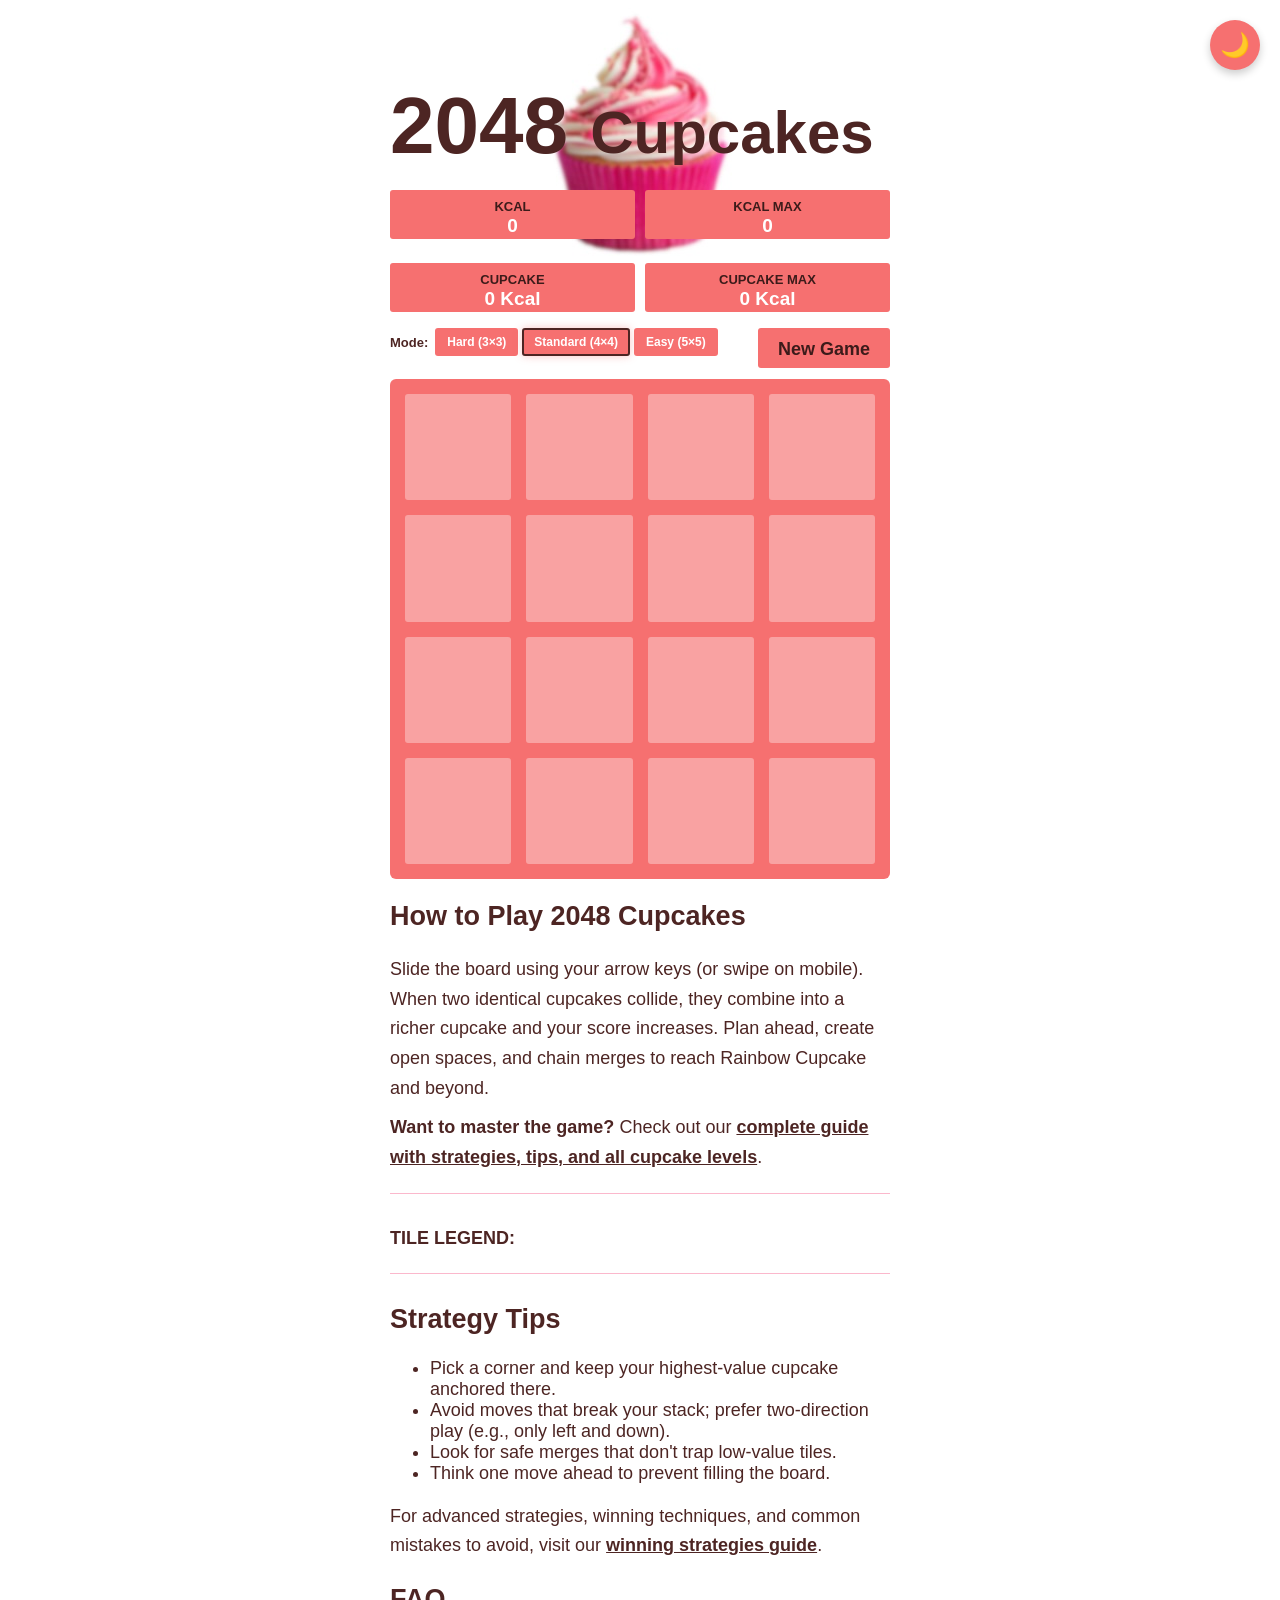
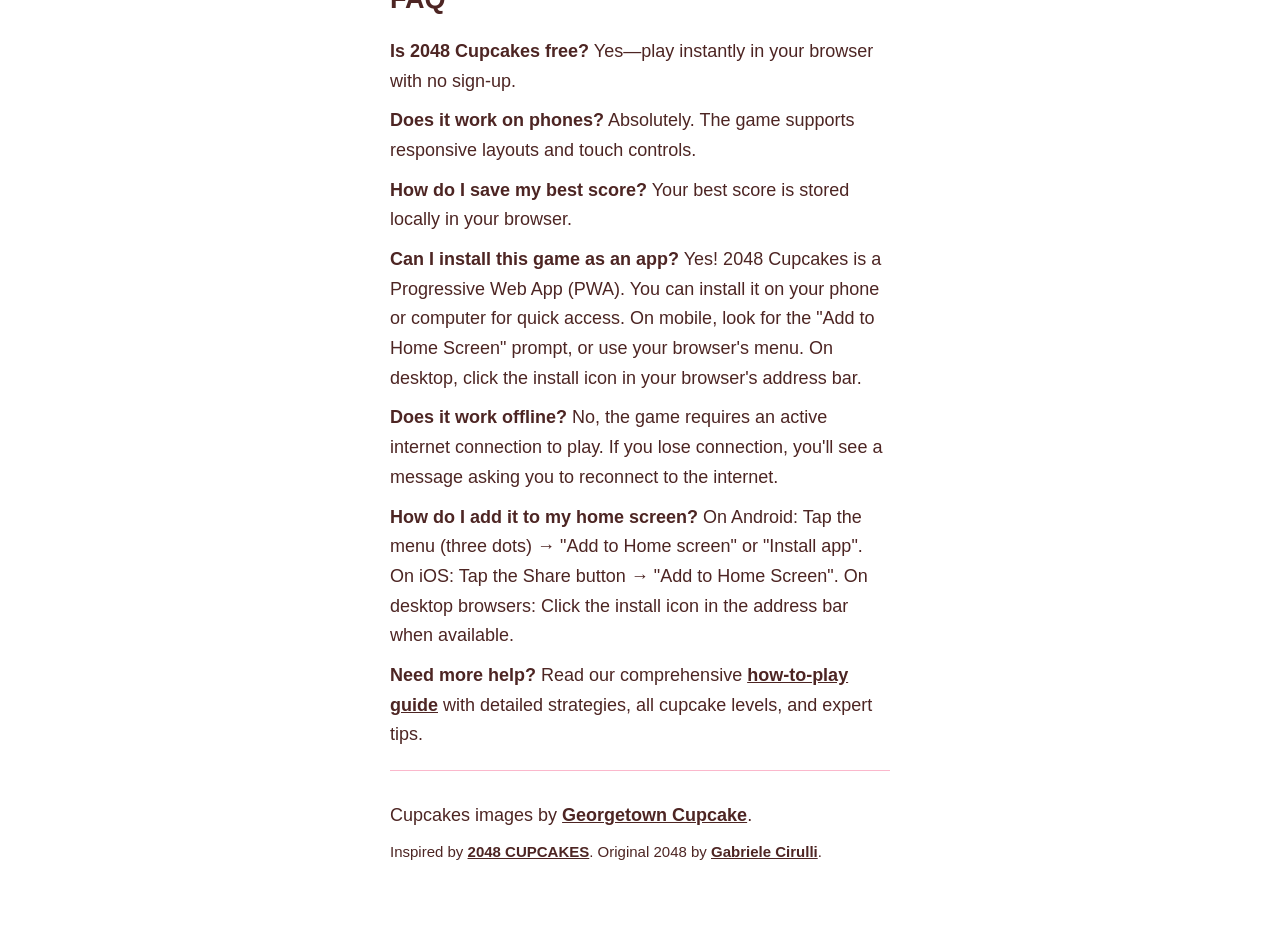
==== commit 4b94b7dc: "update above game buttons" ====
--- a/index.html
+++ b/index.html
@@ -8,6 +8,7 @@
   <meta name="robots" content="index, follow">
   <meta name="theme-color" content="#f67070">
   
+  <link rel="canonical" href="/2048-cupcakes/">
   <link rel="manifest" href="/manifest.json">
 
   <link href="style/main.css" rel="stylesheet" type="text/css">
@@ -76,11 +77,13 @@
     </div>
 
     <div class="above-game">
-      <p class="game-intro">Join Identical <strong>Cupcakes</strong>!</p>
-      <!-- <div style="display: flex; gap: 10px; align-items: center; flex-wrap: wrap;"> -->
-        <a class="restart-button">New Game</a>
-        <!-- <a href="/how-to-play-2048-cupcakes.html" style="font-size: 14px; color: #4d2523; text-decoration: underline; padding: 5px 10px; white-space: nowrap;" title="Learn how to play 2048 Cupcakes">How to Play</a> -->
-      <!-- </div> -->
+      <div class="mode-buttons-inline">
+        <span class="mode-label">Mode:</span>
+        <a href="/2048-cupcakes/3x3/" class="mode-button-inline" title="Hard - 3×3 Grid">Hard<span class="grid-size"> (3×3)</span></a>
+        <a href="/2048-cupcakes/" class="mode-button-inline active" title="Standard - 4×4 Grid">Standard<span class="grid-size"> (4×4)</span></a>
+        <a href="/2048-cupcakes/5x5/" class="mode-button-inline" title="Easy - 5×5 Grid">Easy<span class="grid-size"> (5×5)</span></a>
+      </div>
+      <a class="restart-button"><span class="restart-text">New Game</span><img src="/style/img/new-game.svg" class="restart-icon" alt="New Game"></a>
     </div>
 
     <div class="game-container">
@@ -141,7 +144,7 @@
         <li><strong>Mobile:</strong> Swipe in any direction.</li>
         <li><strong>Goal:</strong> Merge cupcakes to reach the 2048 tile, then push your high score higher.</li>
       </ul> -->
-      <p><strong>Want to master the game?</strong> Check out our <a href="/how-to-play-2048-cupcakes.html" title="Complete guide to playing 2048 Cupcakes">complete guide with strategies, tips, and all cupcake levels</a>.</p>
+      <p><strong>Want to master the game?</strong> Check out our <a href="/2048-cupcakes/how-to-play/" title="Complete guide to playing 2048 Cupcakes">complete guide with strategies, tips, and all cupcake levels</a>.</p>
     </section>
     <hr>
     <p class="tile-legend"><strong class="important">Tile Legend:</strong></p>
@@ -154,7 +157,7 @@
         <li>Look for safe merges that don't trap low-value tiles.</li>
         <li>Think one move ahead to prevent filling the board.</li>
       </ul>
-      <p>For advanced strategies, winning techniques, and common mistakes to avoid, visit our <a href="/how-to-win-2048-cupcakes.html" title="How to win 2048 Cupcakes strategies">winning strategies guide</a>.</p>
+      <p>For advanced strategies, winning techniques, and common mistakes to avoid, visit our <a href="/2048-cupcakes/how-to-win/" title="How to win 2048 Cupcakes strategies">winning strategies guide</a>.</p>
     </section>
     <section aria-labelledby="faq">
       <h2 id="faq">FAQ</h2>
@@ -164,7 +167,7 @@
       <p><strong>Can I install this game as an app?</strong> Yes! 2048 Cupcakes is a Progressive Web App (PWA). You can install it on your phone or computer for quick access. On mobile, look for the "Add to Home Screen" prompt, or use your browser's menu. On desktop, click the install icon in your browser's address bar.</p>
       <p><strong>Does it work offline?</strong> No, the game requires an active internet connection to play. If you lose connection, you'll see a message asking you to reconnect to the internet.</p>
       <p><strong>How do I add it to my home screen?</strong> On Android: Tap the menu (three dots) → "Add to Home screen" or "Install app". On iOS: Tap the Share button → "Add to Home Screen". On desktop browsers: Click the install icon in the address bar when available.</p>
-      <p><strong>Need more help?</strong> Read our comprehensive <a href="/how-to-play-2048-cupcakes.html" title="How to play 2048 Cupcakes guide">how-to-play guide</a> with detailed strategies, all cupcake levels, and expert tips.</p>
+      <p><strong>Need more help?</strong> Read our comprehensive <a href="/2048-cupcakes/how-to-play/" title="How to play 2048 Cupcakes guide">how-to-play guide</a> with detailed strategies, all cupcake levels, and expert tips.</p>
     </section>
     <hr>
     <p class="credits">
--- a/style/main.css
+++ b/style/main.css
@@ -683,7 +683,20 @@
   line-height: 42px;
   display: block;
   text-align: center;
-  float: right; }
+  float: right;
+}
+
+.restart-button .restart-text {
+  display: inline;
+}
+
+.restart-button .restart-icon {
+  display: none;
+  vertical-align: middle;
+  height: 24px;
+  width: 24px;
+  object-fit: contain;
+}
 
 .game-explanation {
   margin-top: 50px; }
@@ -1279,3 +1292,403 @@
     text-align: center;
   }
 }
+
+/* ========================================
+   Mode Selector Styles
+   ======================================== */
+.mode-selector {
+  text-align: center;
+  margin: 20px 0;
+  padding: 15px;
+  background: var(--container-bg);
+  border-radius: 8px;
+  box-shadow: 0 2px 5px rgba(0, 0, 0, 0.1);
+}
+
+.mode-selector-label {
+  display: block;
+  font-weight: bold;
+  color: var(--text-color);
+  margin-bottom: 10px;
+  font-size: 16px;
+}
+
+.mode-buttons {
+  display: flex;
+  gap: 10px;
+  justify-content: center;
+  flex-wrap: wrap;
+}
+
+.mode-button {
+  display: inline-block;
+  padding: 10px 20px;
+  background: var(--score-bg);
+  color: #fff;
+  text-decoration: none;
+  border-radius: 5px;
+  font-weight: bold;
+  transition: all 0.3s ease;
+  border: 2px solid transparent;
+}
+
+.mode-button:hover {
+  background: var(--nav-link-hover-bg);
+  transform: translateY(-2px);
+  box-shadow: 0 4px 8px rgba(0, 0, 0, 0.2);
+}
+
+.mode-button.active {
+  background: var(--guide-border-color);
+  border-color: var(--text-color);
+  box-shadow: 0 0 15px rgba(246, 112, 112, 0.5);
+}
+
+/* Compact inline mode selector */
+.mode-buttons-inline {
+  float: left;
+  display: flex;
+  gap: 4px;
+  align-items: center;
+}
+
+.mode-label {
+  color: var(--text-color);
+  font-weight: bold;
+  font-size: 13px;
+  margin-right: 3px;
+}
+
+.mode-button-inline {
+  display: inline-block;
+  padding: 5px 10px;
+  background: var(--score-bg);
+  color: #fff;
+  text-decoration: none;
+  border-radius: 3px;
+  font-weight: bold;
+  font-size: 12px;
+  transition: all 0.2s ease;
+  border: 2px solid transparent;
+  white-space: nowrap;
+}
+
+.mode-button-inline .grid-size {
+  display: inline;
+}
+
+.mode-button-inline:hover {
+  background: var(--nav-link-hover-bg);
+  transform: translateY(-1px);
+}
+
+.mode-button-inline.active {
+  background: var(--guide-border-color);
+  border-color: var(--text-color);
+  box-shadow: 0 0 8px rgba(246, 112, 112, 0.4);
+}
+
+/* ========================================
+   3x3 Grid Styles
+   ======================================== */
+.grid-container.grid-3x3 {
+  width: 500px;
+  height: 500px;
+}
+
+.grid-container.grid-3x3 .grid-row {
+  margin-bottom: 15px;
+}
+
+.grid-container.grid-3x3 .grid-row:last-child {
+  margin-bottom: 0;
+}
+
+.grid-container.grid-3x3 .grid-cell {
+  width: 146.67px;
+  height: 146.67px;
+  margin-right: 15px;
+}
+
+.grid-container.grid-3x3 .grid-cell:last-child {
+  margin-right: 0;
+}
+
+/* 3x3 Tile sizes and positions */
+.grid-3x3 .tile,
+.grid-3x3 .tile .tile-inner {
+  width: 146.67px;
+  height: 146.67px;
+  line-height: 146.67px;
+}
+
+/* 3x3 Tile positions - spacing is 161.67px (146.67 + 15) */
+.grid-3x3 .tile.tile-position-1-1 {
+  transform: translate(0px, 0px);
+}
+.grid-3x3 .tile.tile-position-1-2 {
+  transform: translate(0px, 161.67px);
+}
+.grid-3x3 .tile.tile-position-1-3 {
+  transform: translate(0px, 323.34px);
+}
+.grid-3x3 .tile.tile-position-2-1 {
+  transform: translate(161.67px, 0px);
+}
+.grid-3x3 .tile.tile-position-2-2 {
+  transform: translate(161.67px, 161.67px);
+}
+.grid-3x3 .tile.tile-position-2-3 {
+  transform: translate(161.67px, 323.34px);
+}
+.grid-3x3 .tile.tile-position-3-1 {
+  transform: translate(323.34px, 0px);
+}
+.grid-3x3 .tile.tile-position-3-2 {
+  transform: translate(323.34px, 161.67px);
+}
+.grid-3x3 .tile.tile-position-3-3 {
+  transform: translate(323.34px, 323.34px);
+}
+
+/* ========================================
+   5x5 Grid Styles
+   ======================================== */
+.grid-container.grid-5x5 {
+  width: 500px;
+  height: 500px;
+}
+
+.grid-container.grid-5x5 .grid-row {
+  margin-bottom: 15px;
+}
+
+.grid-container.grid-5x5 .grid-row:last-child {
+  margin-bottom: 0;
+}
+
+.grid-container.grid-5x5 .grid-cell {
+  width: 82px;
+  height: 82px;
+  margin-right: 15px;
+}
+
+.grid-container.grid-5x5 .grid-cell:last-child {
+  margin-right: 0;
+}
+
+/* 5x5 Tile sizes and positions */
+.grid-5x5 .tile,
+.grid-5x5 .tile .tile-inner {
+  width: 82px;
+  height: 82px;
+  line-height: 82px;
+}
+
+/* 5x5 Tile positions - spacing is 97px (82 + 15) */
+.grid-5x5 .tile.tile-position-1-1 {
+  transform: translate(0px, 0px);
+}
+.grid-5x5 .tile.tile-position-1-2 {
+  transform: translate(0px, 97px);
+}
+.grid-5x5 .tile.tile-position-1-3 {
+  transform: translate(0px, 194px);
+}
+.grid-5x5 .tile.tile-position-1-4 {
+  transform: translate(0px, 291px);
+}
+.grid-5x5 .tile.tile-position-1-5 {
+  transform: translate(0px, 388px);
+}
+.grid-5x5 .tile.tile-position-2-1 {
+  transform: translate(97px, 0px);
+}
+.grid-5x5 .tile.tile-position-2-2 {
+  transform: translate(97px, 97px);
+}
+.grid-5x5 .tile.tile-position-2-3 {
+  transform: translate(97px, 194px);
+}
+.grid-5x5 .tile.tile-position-2-4 {
+  transform: translate(97px, 291px);
+}
+.grid-5x5 .tile.tile-position-2-5 {
+  transform: translate(97px, 388px);
+}
+.grid-5x5 .tile.tile-position-3-1 {
+  transform: translate(194px, 0px);
+}
+.grid-5x5 .tile.tile-position-3-2 {
+  transform: translate(194px, 97px);
+}
+.grid-5x5 .tile.tile-position-3-3 {
+  transform: translate(194px, 194px);
+}
+.grid-5x5 .tile.tile-position-3-4 {
+  transform: translate(194px, 291px);
+}
+.grid-5x5 .tile.tile-position-3-5 {
+  transform: translate(194px, 388px);
+}
+.grid-5x5 .tile.tile-position-4-1 {
+  transform: translate(291px, 0px);
+}
+.grid-5x5 .tile.tile-position-4-2 {
+  transform: translate(291px, 97px);
+}
+.grid-5x5 .tile.tile-position-4-3 {
+  transform: translate(291px, 194px);
+}
+.grid-5x5 .tile.tile-position-4-4 {
+  transform: translate(291px, 291px);
+}
+.grid-5x5 .tile.tile-position-4-5 {
+  transform: translate(291px, 388px);
+}
+.grid-5x5 .tile.tile-position-5-1 {
+  transform: translate(388px, 0px);
+}
+.grid-5x5 .tile.tile-position-5-2 {
+  transform: translate(388px, 97px);
+}
+.grid-5x5 .tile.tile-position-5-3 {
+  transform: translate(388px, 194px);
+}
+.grid-5x5 .tile.tile-position-5-4 {
+  transform: translate(388px, 291px);
+}
+.grid-5x5 .tile.tile-position-5-5 {
+  transform: translate(388px, 388px);
+}
+
+/* Mobile responsive adjustments for different grid sizes */
+@media screen and (max-width: 520px) {
+  /* 3x3 mobile */
+  .grid-container.grid-3x3 .grid-row {
+    margin-bottom: 10px;
+  }
+
+  .grid-container.grid-3x3 .grid-cell {
+    width: 80px;
+    height: 80px;
+    margin-right: 10px;
+  }
+
+  .grid-3x3 .tile,
+  .grid-3x3 .tile .tile-inner {
+    width: 80px;
+    height: 80px;
+    line-height: 80px;
+  }
+
+  .grid-3x3 .tile.tile-position-1-1 { transform: translate(0px, 0px); }
+  .grid-3x3 .tile.tile-position-1-2 { transform: translate(0px, 90px); }
+  .grid-3x3 .tile.tile-position-1-3 { transform: translate(0px, 180px); }
+  .grid-3x3 .tile.tile-position-2-1 { transform: translate(90px, 0px); }
+  .grid-3x3 .tile.tile-position-2-2 { transform: translate(90px, 90px); }
+  .grid-3x3 .tile.tile-position-2-3 { transform: translate(90px, 180px); }
+  .grid-3x3 .tile.tile-position-3-1 { transform: translate(180px, 0px); }
+  .grid-3x3 .tile.tile-position-3-2 { transform: translate(180px, 90px); }
+  .grid-3x3 .tile.tile-position-3-3 { transform: translate(180px, 180px); }
+
+  /* 5x5 mobile */
+  .grid-container.grid-5x5 .grid-row {
+    margin-bottom: 10px;
+  }
+
+  .grid-container.grid-5x5 .grid-cell {
+    width: 44px;
+    height: 44px;
+    margin-right: 10px;
+  }
+
+  .grid-5x5 .tile,
+  .grid-5x5 .tile .tile-inner {
+    width: 44px;
+    height: 44px;
+    line-height: 44px;
+  }
+
+  .grid-5x5 .tile.tile-position-1-1 { transform: translate(0px, 0px); }
+  .grid-5x5 .tile.tile-position-1-2 { transform: translate(0px, 54px); }
+  .grid-5x5 .tile.tile-position-1-3 { transform: translate(0px, 108px); }
+  .grid-5x5 .tile.tile-position-1-4 { transform: translate(0px, 162px); }
+  .grid-5x5 .tile.tile-position-1-5 { transform: translate(0px, 216px); }
+  .grid-5x5 .tile.tile-position-2-1 { transform: translate(54px, 0px); }
+  .grid-5x5 .tile.tile-position-2-2 { transform: translate(54px, 54px); }
+  .grid-5x5 .tile.tile-position-2-3 { transform: translate(54px, 108px); }
+  .grid-5x5 .tile.tile-position-2-4 { transform: translate(54px, 162px); }
+  .grid-5x5 .tile.tile-position-2-5 { transform: translate(54px, 216px); }
+  .grid-5x5 .tile.tile-position-3-1 { transform: translate(108px, 0px); }
+  .grid-5x5 .tile.tile-position-3-2 { transform: translate(108px, 54px); }
+  .grid-5x5 .tile.tile-position-3-3 { transform: translate(108px, 108px); }
+  .grid-5x5 .tile.tile-position-3-4 { transform: translate(108px, 162px); }
+  .grid-5x5 .tile.tile-position-3-5 { transform: translate(108px, 216px); }
+  .grid-5x5 .tile.tile-position-4-1 { transform: translate(162px, 0px); }
+  .grid-5x5 .tile.tile-position-4-2 { transform: translate(162px, 54px); }
+  .grid-5x5 .tile.tile-position-4-3 { transform: translate(162px, 108px); }
+  .grid-5x5 .tile.tile-position-4-4 { transform: translate(162px, 162px); }
+  .grid-5x5 .tile.tile-position-4-5 { transform: translate(162px, 216px); }
+  .grid-5x5 .tile.tile-position-5-1 { transform: translate(216px, 0px); }
+  .grid-5x5 .tile.tile-position-5-2 { transform: translate(216px, 54px); }
+  .grid-5x5 .tile.tile-position-5-3 { transform: translate(216px, 108px); }
+  .grid-5x5 .tile.tile-position-5-4 { transform: translate(216px, 162px); }
+  .grid-5x5 .tile.tile-position-5-5 { transform: translate(216px, 216px); }
+
+  .mode-selector {
+    padding: 10px;
+  }
+
+  .mode-buttons {
+    gap: 5px;
+  }
+
+  .mode-button {
+    padding: 8px 12px;
+    font-size: 14px;
+  }
+
+  /* Inline mode selector mobile */
+  .mode-buttons-inline {
+    float: left;
+    gap: 4px;
+    margin-bottom: 10px;
+    flex-wrap: nowrap;
+  }
+
+  .mode-label {
+    font-size: 12px;
+    width: auto;
+    margin-right: 3px;
+  }
+
+  .mode-button-inline {
+    padding: 6px 10px;
+    font-size: 12px;
+  }
+
+  .mode-button-inline .grid-size {
+    display: none;
+  }
+
+  .restart-button {
+    float: right;
+    width: auto;
+    padding: 8px;
+    min-width: auto;
+    height: auto;
+    line-height: 1;
+  }
+
+  .restart-button .restart-text {
+    display: none;
+  }
+
+  .restart-button .restart-icon {
+    display: block;
+    height: 24px;
+    width: 24px;
+    object-fit: contain;
+  }
+}
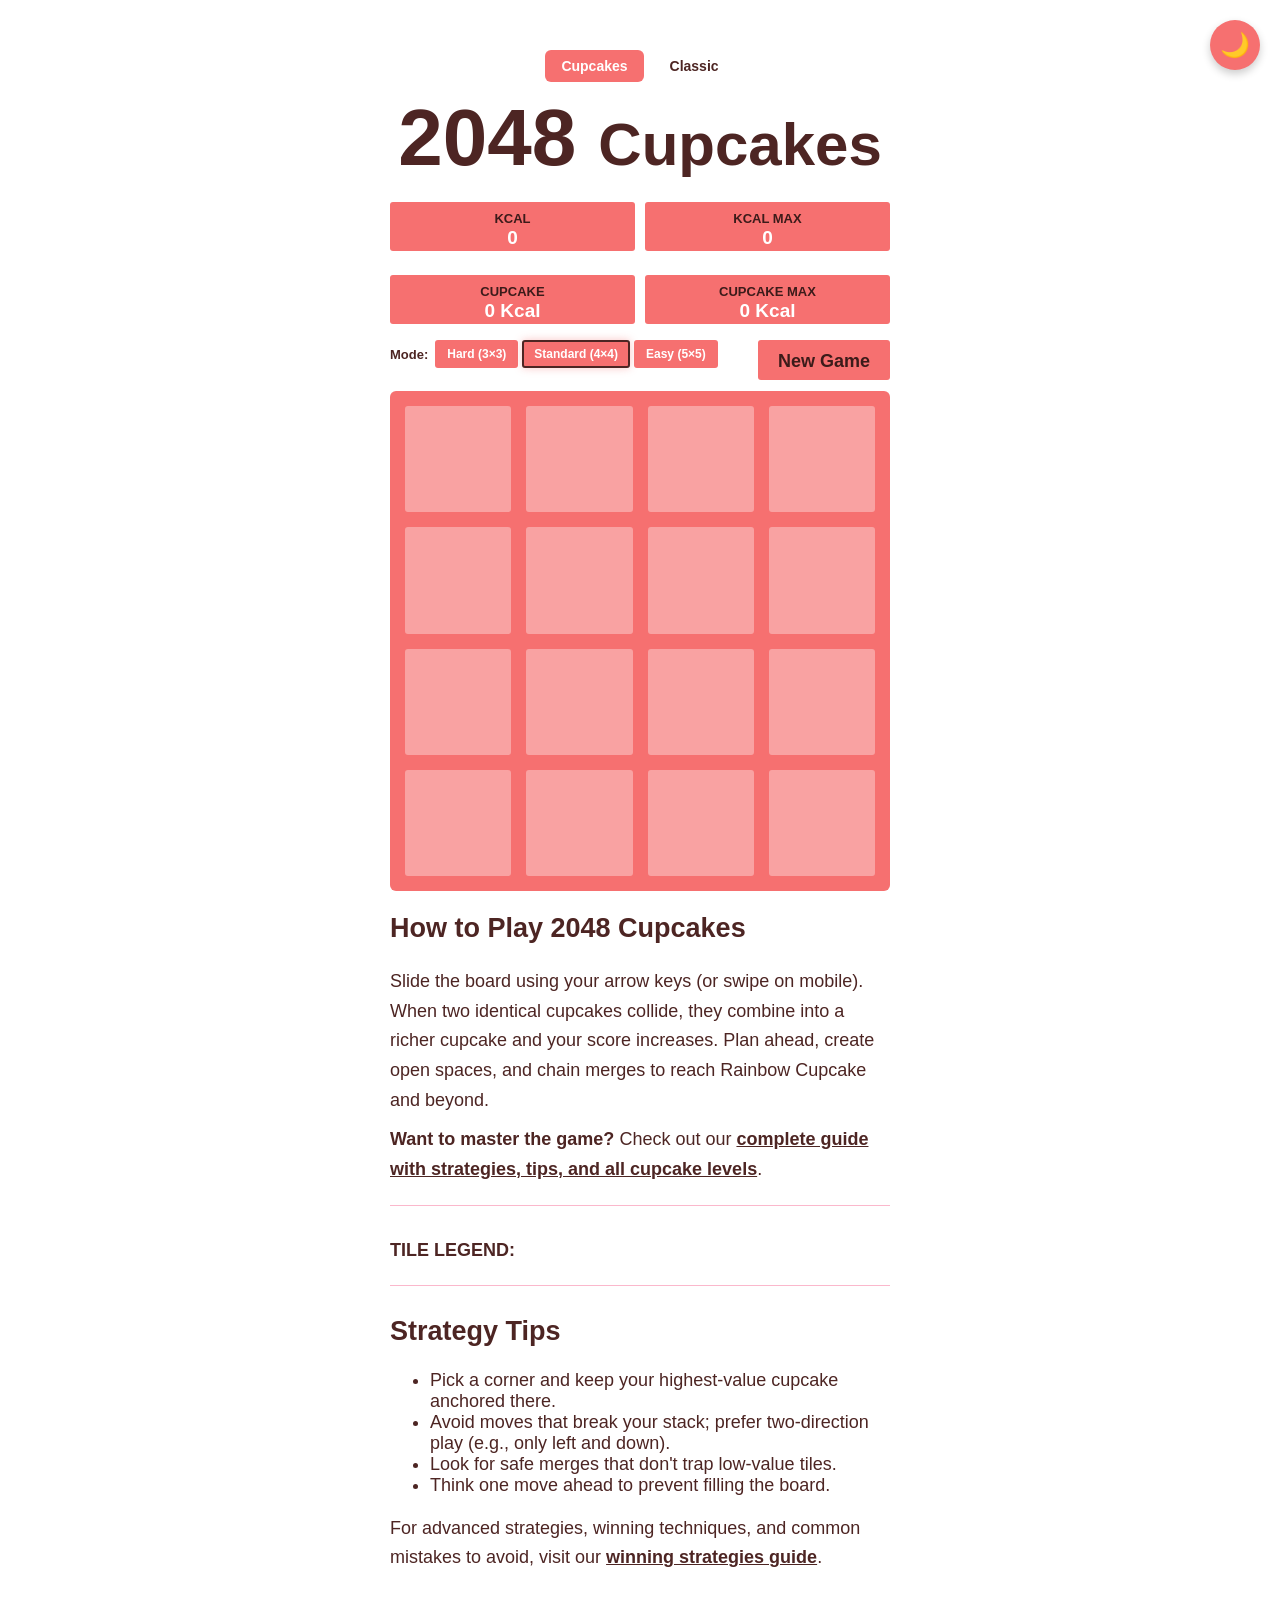
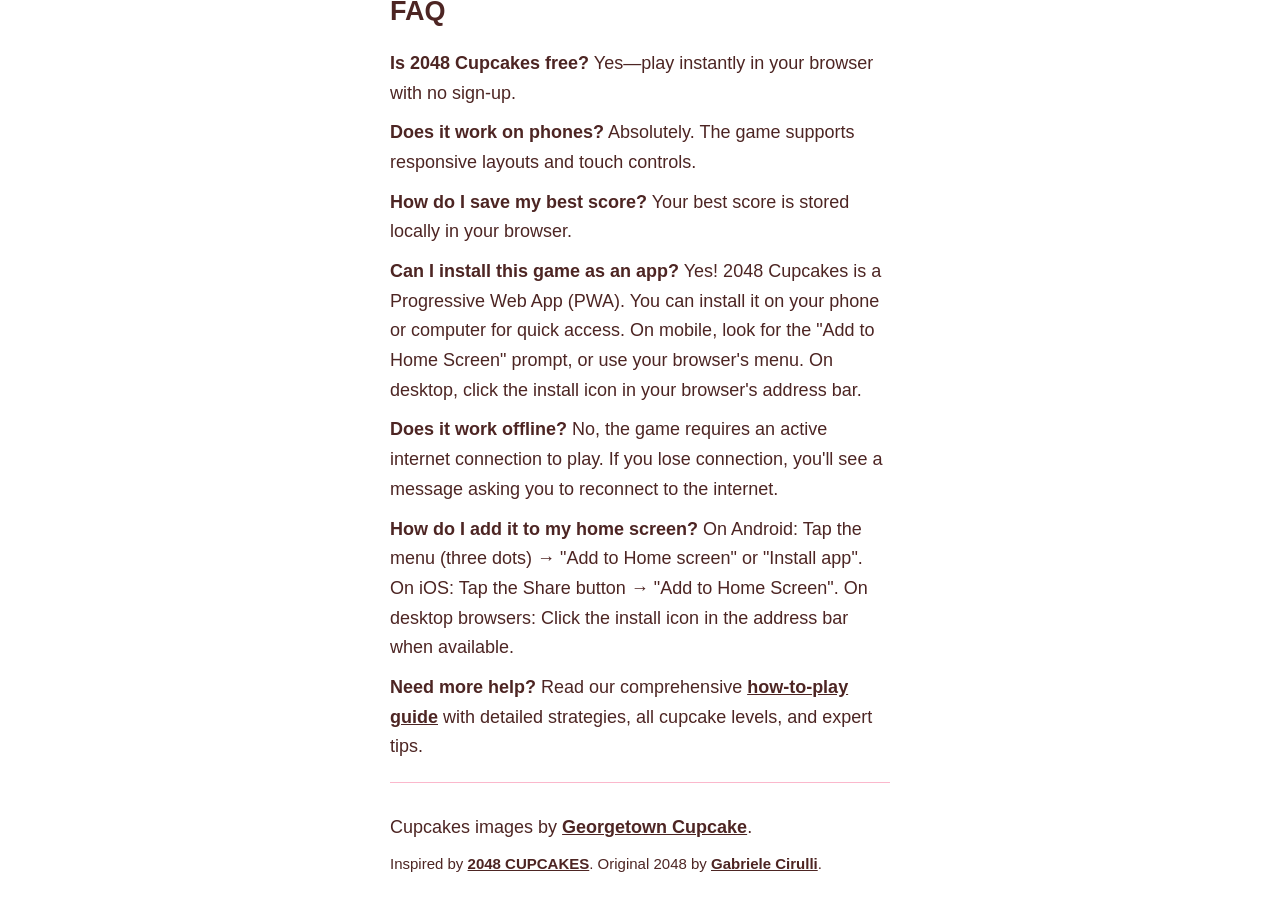
==== commit 6605ddcc: "fix canonical urls" ====
--- a/index.html
+++ b/index.html
@@ -8,7 +8,8 @@
   <meta name="robots" content="index, follow">
   <meta name="theme-color" content="#f67070">
   
-  <link rel="canonical" href="/2048-cupcakes/">
+  <link rel="canonical" href="https://2048arcade.com/2048-cupcakes/">
+  <meta http-equiv="refresh" content="0;url=/2048-cupcakes/">
   <link rel="manifest" href="/manifest.json">
 
   <link href="style/main.css" rel="stylesheet" type="text/css">
@@ -43,22 +44,42 @@
   <link rel="preload" href="style/fonts/ClearSans-Regular-webfont.woff" as="font" type="font/woff" crossorigin>
   <link rel="preload" href="style/fonts/ClearSans-Bold-webfont.woff" as="font" type="font/woff" crossorigin>
 
+  <!-- Redirect to canonical URL -->
+  <script>
+    // Immediate redirect to canonical URL
+    window.location.replace('/2048-cupcakes/');
+  </script>
+
   <!-- Google Analytics 4 -->
-  <!-- Replace G-XXXXXXXXXX with your actual Google Analytics Measurement ID -->
-  <script async src="https://www.googletagmanager.com/gtag/js?id=G-WNR2M1MHVH"></script>
-  <script>
-    window.dataLayer = window.dataLayer || [];
-    function gtag(){dataLayer.push(arguments);}
-    gtag('js', new Date());
-    gtag('config', 'G-WNR2M1MHVH', {
-      send_page_view: true,
-      anonymize_ip: true,
-      cookie_flags: 'SameSite=None;Secure'
-    });
+  <script>
+    // Only load Google Analytics if not on localhost
+    if (window.location.hostname !== 'localhost' && window.location.hostname !== '127.0.0.1') {
+      // Dynamically load GA script
+      var script = document.createElement('script');
+      script.async = true;
+      script.src = 'https://www.googletagmanager.com/gtag/js?id=G-WNR2M1MHVH';
+      document.head.appendChild(script);
+
+      window.dataLayer = window.dataLayer || [];
+      function gtag(){dataLayer.push(arguments);}
+      gtag('js', new Date());
+      gtag('config', 'G-WNR2M1MHVH', {
+        send_page_view: true,
+        anonymize_ip: true,
+        cookie_flags: 'SameSite=None;Secure'
+      });
+    }
   </script>
 </head>
 <body>
   <div class="container">
+    <noscript>
+      <div style="padding: 20px; text-align: center; font-family: sans-serif;">
+        <h1>Redirecting...</h1>
+        <p>This page has moved to <a href="/2048-cupcakes/">2048 Cupcakes</a>.</p>
+        <p>If you are not redirected automatically, please <a href="/2048-cupcakes/">click here</a>.</p>
+      </div>
+    </noscript>
     <button id="dark-mode-toggle" class="dark-mode-toggle" aria-label="Toggle dark mode" title="Toggle dark mode">
       <span class="toggle-icon">🌙</span>
     </button>
--- a/style/main.css
+++ b/style/main.css
@@ -5,7 +5,7 @@
 :root {
   --bg-color: #fff;
   --text-color: #4d2523;
-  --background-image: url(img/image-blr.jpg);
+  --background-image: none;
   --container-bg: #faf8ef;
   --score-bg: #f67070;
   --score-label-color: #3c1b1a;
@@ -110,7 +110,7 @@
 }
 
 body {
-  padding: 80px 0;
+  padding: 40px 0;
   background-image: var(--background-image);
   max-width: 100%;
   background-position: top center;
@@ -284,6 +284,11 @@
 html.dark-mode .toggle-icon,
 body.dark-mode .toggle-icon {
   transform: rotate(180deg);
+}
+
+html.dark-mode .dark-mode-toggle,
+body.dark-mode .dark-mode-toggle {
+  background: var(--container-bg);
 }
 
 .container {
@@ -765,17 +770,60 @@
 
   body {
     margin: 20px 0;
-    padding: 0 20px; }
+    padding: 0 10px;
+    overflow-x: hidden; }
 
   h1.title {
-    font-size: 27px;
+    font-size: 36px;
     margin-top: 15px; }
     h1.title small {
       font-size: 27px; }
 
   .container {
     width: 280px;
-    margin: 0 auto; }
+    margin: 0 auto;
+    transform-origin: top center; }
+
+  /* Dark mode toggle - smaller on mobile */
+  .dark-mode-toggle {
+    width: 28px;
+    height: 28px;
+    top: 8px;
+    right: 8px;
+  }
+
+  .toggle-icon {
+    font-size: 14px;
+  }
+
+  /* Scale up game container on wider mobile screens */
+  @media screen and (min-width: 360px) {
+    .container {
+      transform: scale(1.14);
+      margin-bottom: 40px;
+    }
+  }
+
+  @media screen and (min-width: 400px) {
+    .container {
+      transform: scale(1.29);
+      margin-bottom: 80px;
+    }
+  }
+
+  @media screen and (min-width: 440px) {
+    .container {
+      transform: scale(1.43);
+      margin-bottom: 120px;
+    }
+  }
+
+  @media screen and (min-width: 480px) {
+    .container {
+      transform: scale(1.57);
+      margin-bottom: 160px;
+    }
+  }
 
   .score-container, .best-container,
   .score-points, .best-points {
@@ -817,9 +865,11 @@
     border-radius: 6px;
     width: 280px;
     height: 280px;
+    max-width: 100%;
     -webkit-box-sizing: border-box;
     -moz-box-sizing: border-box;
-    box-sizing: border-box; }
+    box-sizing: border-box;
+    overflow: hidden; }
     .game-container .game-message {
       display: none;
       position: absolute;
@@ -1392,8 +1442,8 @@
    3x3 Grid Styles
    ======================================== */
 .grid-container.grid-3x3 {
-  width: 500px;
-  height: 500px;
+  width: 470px;
+  height: 470px;
 }
 
 .grid-container.grid-3x3 .grid-row {
@@ -1455,8 +1505,8 @@
    5x5 Grid Styles
    ======================================== */
 .grid-container.grid-5x5 {
-  width: 500px;
-  height: 500px;
+  width: 470px;
+  height: 470px;
 }
 
 .grid-container.grid-5x5 .grid-row {
@@ -1564,7 +1614,12 @@
 
 /* Mobile responsive adjustments for different grid sizes */
 @media screen and (max-width: 520px) {
-  /* 3x3 mobile */
+  /* 3x3 mobile - constrain grid container to match inner game-container area (280px - 20px padding = 260px) */
+  .grid-container.grid-3x3 {
+    width: 260px !important;
+    height: 260px !important;
+  }
+
   .grid-container.grid-3x3 .grid-row {
     margin-bottom: 10px;
   }
@@ -1592,7 +1647,12 @@
   .grid-3x3 .tile.tile-position-3-2 { transform: translate(180px, 90px); }
   .grid-3x3 .tile.tile-position-3-3 { transform: translate(180px, 180px); }
 
-  /* 5x5 mobile */
+  /* 5x5 mobile - constrain grid container to match inner game-container area (280px - 20px padding = 260px) */
+  .grid-container.grid-5x5 {
+    width: 260px !important;
+    height: 260px !important;
+  }
+
   .grid-container.grid-5x5 .grid-row {
     margin-bottom: 10px;
   }
@@ -1650,10 +1710,20 @@
   }
 
   /* Inline mode selector mobile */
+  .above-game {
+    display: flex;
+    justify-content: space-between;
+    align-items: center;
+  }
+
+  .above-game:after {
+    display: none;
+  }
+
   .mode-buttons-inline {
-    float: left;
+    float: none;
     gap: 4px;
-    margin-bottom: 10px;
+    margin-bottom: 0;
     flex-wrap: nowrap;
   }
 
@@ -1673,7 +1743,7 @@
   }
 
   .restart-button {
-    float: right;
+    float: none;
     width: auto;
     padding: 8px;
     min-width: auto;
@@ -1692,3 +1762,284 @@
     object-fit: contain;
   }
 }
+
+/* ============================================
+   THEME SWITCHER STYLES
+   ============================================ */
+
+/* Title row - contains title and theme switcher */
+.title-row {
+  display: flex;
+  flex-direction: column-reverse;
+  align-items: center;
+}
+
+.theme-switcher {
+  display: flex;
+  justify-content: center;
+  gap: 10px;
+  padding: 10px 0;
+}
+
+.theme-switcher a {
+  padding: 8px 16px;
+  text-decoration: none;
+  color: var(--text-color);
+  background-color: var(--grid-cell-bg);
+  border-radius: 6px;
+  font-weight: 600;
+  font-size: 14px;
+  transition: all 0.2s ease;
+}
+
+.theme-switcher a:hover {
+  background-color: var(--score-bg);
+  color: #fff;
+}
+
+.theme-switcher a.active {
+  background-color: var(--score-bg);
+  color: #fff;
+}
+
+html.dark-mode .theme-switcher a,
+body.dark-mode .theme-switcher a {
+  background-color: var(--container-bg);
+}
+
+html.dark-mode .theme-switcher a:hover,
+body.dark-mode .theme-switcher a:hover,
+html.dark-mode .theme-switcher a.active,
+body.dark-mode .theme-switcher a.active {
+  background-color: var(--score-bg);
+}
+
+@media screen and (max-width: 520px) {
+  /* Hide subtitle on mobile - switcher already shows which version */
+  h1.title small {
+    display: none;
+  }
+
+  /* Title row becomes horizontal on mobile */
+  .title-row {
+    flex-direction: row;
+    justify-content: flex-start;
+    align-items: center;
+    gap: 10px;
+  }
+
+  .title-container {
+    padding-bottom: 0;
+  }
+
+  h1.title {
+    margin-top: 0;
+  }
+
+  /* Compact inline theme switcher for mobile */
+  .theme-switcher {
+    padding: 0;
+    gap: 4px;
+  }
+
+  .theme-switcher a {
+    padding: 4px 8px;
+    font-size: 10px;
+  }
+
+  /* Adjust spacing between title-row, scores, and above-game */
+  .scores-container {
+    margin-top: 10px;
+  }
+
+  .score-container, .best-container,
+  .score-points, .best-points {
+    margin-top: 0;
+    margin-bottom: 8px;
+  }
+}
+
+/* ============================================
+   CLASSIC 2048 TILE STYLES
+   ============================================ */
+
+/* Classic theme uses numbers instead of images */
+body.classic-theme .tile .tile-inner {
+  display: flex;
+  align-items: center;
+  justify-content: center;
+  font-weight: bold;
+  font-size: 55px;
+  line-height: 1;
+}
+
+body.classic-theme .tile .tile-inner img {
+  display: none;
+}
+
+/* Classic tile colors - Original 2048 color scheme */
+body.classic-theme .tile-2 .tile-inner {
+  background: #eee4da;
+  color: #776e65;
+}
+
+body.classic-theme .tile-4 .tile-inner {
+  background: #ede0c8;
+  color: #776e65;
+}
+
+body.classic-theme .tile-8 .tile-inner {
+  background: #f2b179;
+  color: #f9f6f2;
+}
+
+body.classic-theme .tile-16 .tile-inner {
+  background: #f59563;
+  color: #f9f6f2;
+}
+
+body.classic-theme .tile-32 .tile-inner {
+  background: #f67c5f;
+  color: #f9f6f2;
+}
+
+body.classic-theme .tile-64 .tile-inner {
+  background: #f65e3b;
+  color: #f9f6f2;
+}
+
+body.classic-theme .tile-128 .tile-inner {
+  background: #edcf72;
+  color: #f9f6f2;
+  font-size: 45px;
+}
+
+body.classic-theme .tile-256 .tile-inner {
+  background: #edcc61;
+  color: #f9f6f2;
+  font-size: 45px;
+}
+
+body.classic-theme .tile-512 .tile-inner {
+  background: #edc850;
+  color: #f9f6f2;
+  font-size: 45px;
+}
+
+body.classic-theme .tile-1024 .tile-inner {
+  background: #edc53f;
+  color: #f9f6f2;
+  font-size: 35px;
+}
+
+body.classic-theme .tile-2048 .tile-inner {
+  background: #edc22e;
+  color: #f9f6f2;
+  font-size: 35px;
+}
+
+body.classic-theme .tile-super .tile-inner {
+  background: #3c3a32;
+  color: #f9f6f2;
+  font-size: 30px;
+}
+
+/* Classic theme font sizes for different grid sizes */
+body.classic-theme .grid-3x3 .tile .tile-inner {
+  font-size: 65px;
+}
+
+body.classic-theme .grid-3x3 .tile-128 .tile-inner,
+body.classic-theme .grid-3x3 .tile-256 .tile-inner,
+body.classic-theme .grid-3x3 .tile-512 .tile-inner {
+  font-size: 55px;
+}
+
+body.classic-theme .grid-3x3 .tile-1024 .tile-inner,
+body.classic-theme .grid-3x3 .tile-2048 .tile-inner {
+  font-size: 45px;
+}
+
+body.classic-theme .grid-5x5 .tile .tile-inner {
+  font-size: 35px;
+}
+
+body.classic-theme .grid-5x5 .tile-128 .tile-inner,
+body.classic-theme .grid-5x5 .tile-256 .tile-inner,
+body.classic-theme .grid-5x5 .tile-512 .tile-inner {
+  font-size: 28px;
+}
+
+body.classic-theme .grid-5x5 .tile-1024 .tile-inner,
+body.classic-theme .grid-5x5 .tile-2048 .tile-inner {
+  font-size: 22px;
+}
+
+body.classic-theme .grid-5x5 .tile-super .tile-inner {
+  font-size: 18px;
+}
+
+/* Mobile adjustments for classic theme */
+@media screen and (max-width: 520px) {
+  body.classic-theme .tile .tile-inner {
+    font-size: 35px;
+  }
+
+  body.classic-theme .tile-128 .tile-inner,
+  body.classic-theme .tile-256 .tile-inner,
+  body.classic-theme .tile-512 .tile-inner {
+    font-size: 28px;
+  }
+
+  body.classic-theme .tile-1024 .tile-inner,
+  body.classic-theme .tile-2048 .tile-inner {
+    font-size: 22px;
+  }
+
+  body.classic-theme .tile-super .tile-inner {
+    font-size: 18px;
+  }
+
+  body.classic-theme .grid-3x3 .tile .tile-inner {
+    font-size: 45px;
+  }
+
+  body.classic-theme .grid-3x3 .tile-128 .tile-inner,
+  body.classic-theme .grid-3x3 .tile-256 .tile-inner,
+  body.classic-theme .grid-3x3 .tile-512 .tile-inner {
+    font-size: 35px;
+  }
+
+  body.classic-theme .grid-3x3 .tile-1024 .tile-inner,
+  body.classic-theme .grid-3x3 .tile-2048 .tile-inner {
+    font-size: 28px;
+  }
+
+  body.classic-theme .grid-5x5 .tile .tile-inner {
+    font-size: 22px;
+  }
+
+  body.classic-theme .grid-5x5 .tile-128 .tile-inner,
+  body.classic-theme .grid-5x5 .tile-256 .tile-inner,
+  body.classic-theme .grid-5x5 .tile-512 .tile-inner {
+    font-size: 18px;
+  }
+
+  body.classic-theme .grid-5x5 .tile-1024 .tile-inner,
+  body.classic-theme .grid-5x5 .tile-2048 .tile-inner {
+    font-size: 14px;
+  }
+
+  body.classic-theme .grid-5x5 .tile-super .tile-inner {
+    font-size: 12px;
+  }
+}
+
+/* Classic theme score labels */
+body.classic-theme .score-container:after {
+  content: "Score";
+}
+
+body.classic-theme .best-container:after {
+  content: "Best";
+}
